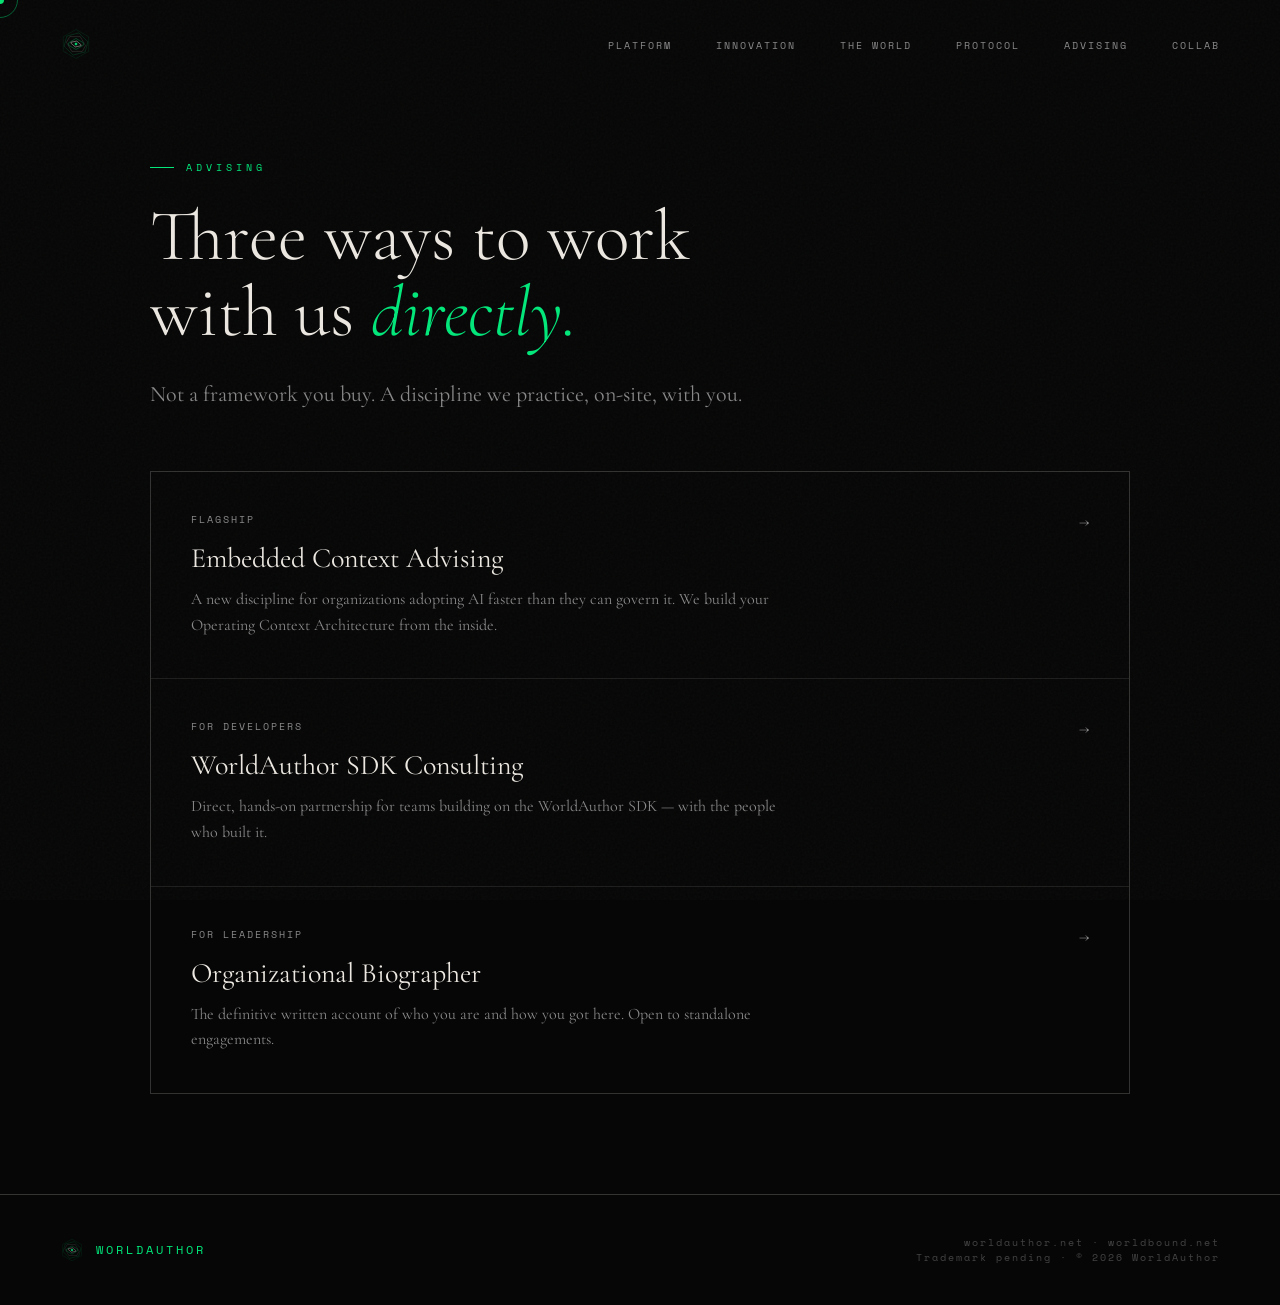
==== advising/index.html @ 01d0bd6e "Restructure site: add Advising, Insights, Resources, Collab sections Splits the single-page site int" ====
<!DOCTYPE html>
<html lang="en">
<head>
<meta charset="UTF-8">
<meta name="viewport" content="width=device-width, initial-scale=1.0">
<title>Advising — WorldAuthor</title>
<meta name="description" content="Embedded Context Advising, WorldAuthor SDK Consulting, and the Organizational Biographer service. Three ways to work with us directly.">
<link href="https://fonts.googleapis.com/css2?family=Cormorant+Garamond:ital,wght@0,300;0,400;0,600;1,300;1,400&family=Space+Mono:wght@400;700&display=swap" rel="stylesheet">
<link rel="stylesheet" href="../styles.css">
</head>
<body>

<div class="cursor" id="cursor"></div>
<div class="cursor-ring" id="cursorRing"></div>

<!-- HEADER -->
<header id="header">
  <a href="/" class="logo" aria-label="WorldAuthor">
    <svg width="32" height="32" viewBox="0 0 32 32" fill="none" xmlns="http://www.w3.org/2000/svg">
      <polygon points="16,1.5 28.7,8.75 28.7,23.25 16,30.5 3.3,23.25 3.3,8.75" fill="none" stroke="#00e87a" stroke-width="0.5" opacity="0.18"/>
      <polygon points="16,4.5 26.9,10.75 26.9,21.25 16,27.5 5.1,21.25 5.1,10.75" fill="none" stroke="#00e87a" stroke-width="0.5" opacity="0.28" transform="rotate(15,16,16)"/>
      <polygon points="16,7.5 25.1,12.75 25.1,19.25 16,24.5 6.9,19.25 6.9,12.75" fill="none" stroke="#ece8e1" stroke-width="0.5" opacity="0.22" transform="rotate(30,16,16)"/>
      <polygon points="16,10.5 23.3,14.75 23.3,17.25 16,21.5 8.7,17.25 8.7,14.75" fill="none" stroke="#00e87a" stroke-width="0.6" opacity="0.45" transform="rotate(0,16,16)"/>
      <polygon points="16,13 21.2,15.5 21.2,16.5 16,19 10.8,16.5 10.8,15.5" fill="none" stroke="#ece8e1" stroke-width="0.7" opacity="0.55" transform="rotate(15,16,16)"/>
      <polygon points="16,14.5 17.3,15.25 17.3,16.75 16,17.5 14.7,16.75 14.7,15.25" fill="#00e87a" stroke="none" opacity="0.9" transform="rotate(30,16,16)"/>
    </svg>
  </a>
  <nav>
    <a href="/#platform">Platform</a>
    <a href="/#innovation">Innovation</a>
    <a href="/#world">The World</a>
    <a href="/#protocol">Protocol</a>
    <a href="/advising/">Advising</a>
    <a href="/collab/">Collab</a>
  </nav>
</header>

<section class="content-page">
  <div class="section-label reveal">Advising</div>
  <h1 class="reveal">Three ways to work<br>with us <em>directly.</em></h1>
  <p class="lede reveal">Not a framework you buy. A discipline we practice, on-site, with you.</p>

  <div class="list-grid reveal">
    <a href="/advising/embedded-context-advising.html" class="list-card">
      <div class="list-card-eyebrow">Flagship</div>
      <div class="list-card-title">Embedded Context Advising</div>
      <div class="list-card-desc">A new discipline for organizations adopting AI faster than they can govern it. We build your Operating Context Architecture from the inside.</div>
      <div class="list-card-arrow">→</div>
    </a>

    <a href="/advising/worldauthor-sdk-consulting.html" class="list-card">
      <div class="list-card-eyebrow">For developers</div>
      <div class="list-card-title">WorldAuthor SDK Consulting</div>
      <div class="list-card-desc">Direct, hands-on partnership for teams building on the WorldAuthor SDK &mdash; with the people who built it.</div>
      <div class="list-card-arrow">→</div>
    </a>

    <a href="/advising/organizational-biographer.html" class="list-card">
      <div class="list-card-eyebrow">For leadership</div>
      <div class="list-card-title">Organizational Biographer</div>
      <div class="list-card-desc">The definitive written account of who you are and how you got here. Open to standalone engagements.</div>
      <div class="list-card-arrow">→</div>
    </a>
  </div>
</section>

<!-- FOOTER -->
<footer>
  <div class="footer-logo" style="display:flex;align-items:center;gap:12px;">
    <svg width="24" height="24" viewBox="0 0 32 32" fill="none" xmlns="http://www.w3.org/2000/svg">
      <polygon points="16,1.5 28.7,8.75 28.7,23.25 16,30.5 3.3,23.25 3.3,8.75" fill="none" stroke="#00e87a" stroke-width="0.5" opacity="0.18"/>
      <polygon points="16,4.5 26.9,10.75 26.9,21.25 16,27.5 5.1,21.25 5.1,10.75" fill="none" stroke="#00e87a" stroke-width="0.5" opacity="0.28" transform="rotate(15,16,16)"/>
      <polygon points="16,7.5 25.1,12.75 25.1,19.25 16,24.5 6.9,19.25 6.9,12.75" fill="none" stroke="#ece8e1" stroke-width="0.5" opacity="0.22" transform="rotate(30,16,16)"/>
      <polygon points="16,10.5 23.3,14.75 23.3,17.25 16,21.5 8.7,17.25 8.7,14.75" fill="none" stroke="#00e87a" stroke-width="0.6" opacity="0.45" transform="rotate(0,16,16)"/>
      <polygon points="16,13 21.2,15.5 21.2,16.5 16,19 10.8,16.5 10.8,15.5" fill="none" stroke="#ece8e1" stroke-width="0.7" opacity="0.55" transform="rotate(15,16,16)"/>
      <polygon points="16,14.5 17.3,15.25 17.3,16.75 16,17.5 14.7,16.75 14.7,15.25" fill="#00e87a" stroke="none" opacity="0.9" transform="rotate(30,16,16)"/>
    </svg>
    <span>World<span style="color:var(--accent)">Author</span></span>
  </div>
  <div class="footer-right">
    worldauthor.net · worldbound.net<br>
    Trademark pending · © 2026 WorldAuthor
  </div>
</footer>

<script>
  // Custom cursor
  const cursor = document.getElementById('cursor');
  const ring = document.getElementById('cursorRing');
  let mx = 0, my = 0, rx = 0, ry = 0;

  document.addEventListener('mousemove', e => {
    mx = e.clientX; my = e.clientY;
    cursor.style.left = mx + 'px';
    cursor.style.top = my + 'px';
  });

  function animateRing() {
    rx += (mx - rx) * 0.12;
    ry += (my - ry) * 0.12;
    ring.style.left = rx + 'px';
    ring.style.top = ry + 'px';
    requestAnimationFrame(animateRing);
  }
  animateRing();

  // Header scroll
  const header = document.getElementById('header');
  window.addEventListener('scroll', () => {
    header.classList.toggle('scrolled', window.scrollY > 60);
  });

  // Scroll reveal
  const reveals = document.querySelectorAll('.reveal');
  const revealObserver = new IntersectionObserver((entries) => {
    entries.forEach((entry, i) => {
      if (entry.isIntersecting) {
        setTimeout(() => entry.target.classList.add('visible'), i * 80);
        revealObserver.unobserve(entry.target);
      }
    });
  }, { threshold: 0.1 });

  reveals.forEach(el => revealObserver.observe(el));
</script>
</body>
</html>
---- styles.css ----
:root {
    --black: #060606;
    --off-white: #ece8e1;
    --cream: #f5f0e8;
    --dim: #888;
    --muted: #444;
    --accent: #00e87a;
    --border: rgba(236,232,225,0.1);
    --border-solid: rgba(236,232,225,0.2);
  }

  * { margin: 0; padding: 0; box-sizing: border-box; }

  html { scroll-behavior: smooth; }

  body {
    background: var(--black);
    color: var(--off-white);
    font-family: 'Cormorant Garamond', Georgia, serif;
    overflow-x: hidden;
    cursor: none;
  }

  /* CUSTOM CURSOR */
  .cursor {
    position: fixed;
    width: 8px;
    height: 8px;
    background: var(--accent);
    border-radius: 50%;
    pointer-events: none;
    z-index: 9999;
    transform: translate(-50%, -50%);
    transition: transform 0.1s ease, width 0.2s ease, height 0.2s ease, opacity 0.2s ease;
    mix-blend-mode: difference;
  }

  .cursor-ring {
    position: fixed;
    width: 36px;
    height: 36px;
    border: 1px solid rgba(0,232,122,0.4);
    border-radius: 50%;
    pointer-events: none;
    z-index: 9998;
    transform: translate(-50%, -50%);
    transition: transform 0.15s ease, width 0.3s ease, height 0.3s ease;
  }

  body:has(a:hover) .cursor,
  body:has(button:hover) .cursor { width: 16px; height: 16px; }

  /* NOISE TEXTURE */
  body::before {
    content: '';
    position: fixed;
    inset: 0;
    background-image: url("data:image/svg+xml,%3Csvg viewBox='0 0 512 512' xmlns='http://www.w3.org/2000/svg'%3E%3Cfilter id='n'%3E%3CfeTurbulence type='fractalNoise' baseFrequency='0.75' numOctaves='4' stitchTiles='stitch'/%3E%3C/filter%3E%3Crect width='100%25' height='100%25' filter='url(%23n)' opacity='0.03'/%3E%3C/svg%3E");
    pointer-events: none;
    z-index: 1000;
  }

  /* HEADER */
  header {
    position: fixed;
    top: 0; left: 0; right: 0;
    padding: 28px 60px;
    display: flex;
    justify-content: space-between;
    align-items: center;
    z-index: 100;
    border-bottom: 1px solid transparent;
    transition: border-color 0.4s, background 0.4s;
  }

  header.scrolled {
    border-color: var(--border);
    background: rgba(6,6,6,0.9);
    backdrop-filter: blur(12px);
  }

  .logo {
    display: flex;
    align-items: center;
    text-decoration: none;
    transition: opacity 0.2s;
  }

  .logo:hover { opacity: 0.75; }

  nav a {
    font-family: 'Space Mono', monospace;
    font-size: 10px;
    letter-spacing: 2px;
    text-transform: uppercase;
    color: var(--dim);
    text-decoration: none;
    margin-left: 40px;
    transition: color 0.2s;
  }

  nav a:hover { color: var(--off-white); }

  /* HERO */
  .hero {
    min-height: 100vh;
    display: flex;
    flex-direction: column;
    justify-content: flex-end;
    padding: 0 60px 80px;
    position: relative;
    overflow: hidden;
  }

  /* ANIMATED GRID */
  .hero-grid {
    position: absolute;
    inset: 0;
    background-image:
      linear-gradient(rgba(236,232,225,0.04) 1px, transparent 1px),
      linear-gradient(90deg, rgba(236,232,225,0.04) 1px, transparent 1px);
    background-size: 80px 80px;
    animation: gridDrift 20s linear infinite;
  }

  @keyframes gridDrift {
    from { transform: translateY(0); }
    to { transform: translateY(80px); }
  }

  /* LARGE BACKGROUND NUMBER */
  .hero-bg-text {
    position: absolute;
    top: 50%;
    left: 50%;
    transform: translate(-50%, -50%);
    font-family: 'Cormorant Garamond', serif;
    font-size: clamp(200px, 30vw, 400px);
    font-weight: 300;
    color: rgba(236,232,225,0.03);
    white-space: nowrap;
    pointer-events: none;
    user-select: none;
    letter-spacing: -10px;
  }

  .hero-content {
    position: relative;
    z-index: 2;
    max-width: 1000px;
  }

  .hero-label {
    font-family: 'Space Mono', monospace;
    font-size: 11px;
    letter-spacing: 4px;
    text-transform: uppercase;
    color: var(--accent);
    margin-bottom: 32px;
    display: flex;
    align-items: center;
    gap: 16px;
    animation: fadeUp 1s ease 0.2s both;
  }

  .hero-label::before {
    content: '';
    display: block;
    width: 40px;
    height: 1px;
    background: var(--accent);
  }

  .hero-title {
    font-size: clamp(56px, 10vw, 130px);
    font-weight: 300;
    line-height: 0.92;
    letter-spacing: -2px;
    color: var(--off-white);
    animation: fadeUp 1s ease 0.4s both;
  }

  .hero-title em {
    font-style: italic;
    color: var(--accent);
  }

  .hero-sub {
    margin-top: 40px;
    font-size: clamp(18px, 2.5vw, 26px);
    font-weight: 300;
    color: var(--dim);
    line-height: 1.6;
    max-width: 640px;
    font-style: italic;
    animation: fadeUp 1s ease 0.6s both;
  }

  .hero-sub strong {
    color: var(--off-white);
    font-style: normal;
    font-weight: 400;
  }

  .hero-cta {
    margin-top: 48px;
    display: flex;
    align-items: center;
    gap: 32px;
    animation: fadeUp 1s ease 0.8s both;
  }

  .btn-primary {
    font-family: 'Space Mono', monospace;
    font-size: 11px;
    letter-spacing: 3px;
    text-transform: uppercase;
    color: var(--black);
    background: var(--accent);
    padding: 16px 32px;
    text-decoration: none;
    transition: all 0.3s;
    position: relative;
    overflow: hidden;
  }

  .btn-primary::after {
    content: '';
    position: absolute;
    inset: 0;
    background: white;
    transform: translateX(-100%);
    transition: transform 0.3s;
  }

  .btn-primary:hover::after { transform: translateX(0); }
  .btn-primary span { position: relative; z-index: 1; }

  .btn-ghost {
    font-family: 'Space Mono', monospace;
    font-size: 11px;
    letter-spacing: 3px;
    text-transform: uppercase;
    color: var(--dim);
    text-decoration: none;
    display: flex;
    align-items: center;
    gap: 12px;
    transition: color 0.2s;
  }

  .btn-ghost:hover { color: var(--off-white); }
  .btn-ghost::after { content: '→'; transition: transform 0.2s; }
  .btn-ghost:hover::after { transform: translateX(6px); }

  /* SCROLL INDICATOR */
  .scroll-indicator {
    position: absolute;
    bottom: 40px;
    right: 60px;
    display: flex;
    flex-direction: column;
    align-items: center;
    gap: 8px;
    animation: fadeUp 1s ease 1s both;
  }

  .scroll-line {
    width: 1px;
    height: 60px;
    background: linear-gradient(to bottom, transparent, var(--accent));
    animation: scrollPulse 2s ease-in-out infinite;
  }

  @keyframes scrollPulse {
    0%, 100% { opacity: 0.3; transform: scaleY(1); }
    50% { opacity: 1; transform: scaleY(1.2); }
  }

  .scroll-text {
    font-family: 'Space Mono', monospace;
    font-size: 9px;
    letter-spacing: 3px;
    color: var(--dim);
    text-transform: uppercase;
    writing-mode: vertical-rl;
  }

  /* SECTION BASE */
  section {
    padding: 140px 60px;
    position: relative;
  }

  .section-inner {
    max-width: 1100px;
    margin: 0 auto;
  }

  .section-label {
    font-family: 'Space Mono', monospace;
    font-size: 10px;
    letter-spacing: 4px;
    text-transform: uppercase;
    color: var(--accent);
    margin-bottom: 20px;
    display: flex;
    align-items: center;
    gap: 12px;
  }

  .section-label::before {
    content: '';
    display: block;
    width: 24px;
    height: 1px;
    background: var(--accent);
  }

  /* TAGLINE SECTION */
  .tagline-section {
    border-top: 1px solid var(--border-solid);
    border-bottom: 1px solid var(--border-solid);
    padding: 100px 60px;
  }

  .tagline-text {
    font-size: clamp(32px, 5vw, 64px);
    font-weight: 300;
    line-height: 1.3;
    max-width: 900px;
    margin: 0 auto;
    text-align: center;
    font-style: italic;
    color: var(--off-white);
  }

  .tagline-text em {
    color: var(--accent);
    font-style: normal;
  }

  /* THREE PRODUCTS */
  .products {
    display: grid;
    grid-template-columns: repeat(3, 1fr);
    gap: 1px;
    background: var(--border-solid);
    margin-top: 60px;
  }

  .product {
    background: var(--black);
    padding: 52px 40px;
    position: relative;
    overflow: hidden;
    transition: background 0.4s;
  }

  .product:hover { background: #0a0a0a; }

  .product-num {
    font-family: 'Space Mono', monospace;
    font-size: 11px;
    letter-spacing: 2px;
    color: var(--dim);
    margin-bottom: 28px;
  }

  .product-name {
    font-size: clamp(32px, 4vw, 52px);
    font-weight: 300;
    line-height: 1;
    margin-bottom: 20px;
    color: var(--off-white);
  }

  .product-name em { font-style: italic; color: var(--accent); }

  .product-desc {
    font-size: 17px;
    line-height: 1.7;
    color: var(--dim);
    font-weight: 300;
    margin-bottom: 32px;
  }

  .product-tag {
    font-family: 'Space Mono', monospace;
    font-size: 10px;
    letter-spacing: 2px;
    text-transform: uppercase;
    color: var(--accent);
    display: flex;
    align-items: center;
    gap: 8px;
  }

  .product-tag::before {
    content: '';
    display: block;
    width: 20px;
    height: 1px;
    background: var(--accent);
  }

  /* THESIS */
  .thesis {
    background: var(--off-white);
    color: var(--black);
    padding: 80px;
    margin-top: 80px;
    position: relative;
    overflow: hidden;
  }

  .thesis::before {
    content: '"';
    position: absolute;
    top: -40px;
    left: 60px;
    font-size: 300px;
    font-weight: 300;
    color: rgba(0,0,0,0.04);
    font-family: 'Cormorant Garamond', serif;
    line-height: 1;
    pointer-events: none;
  }

  .thesis-text {
    font-size: clamp(24px, 4vw, 44px);
    font-weight: 300;
    line-height: 1.3;
    color: var(--black);
    position: relative;
    z-index: 1;
  }

  .thesis-text strong {
    font-weight: 600;
  }

  /* INNOVATION SECTION */
  .innovation-grid {
    display: grid;
    grid-template-columns: 1fr 1fr;
    gap: 80px;
    align-items: start;
    margin-top: 60px;
  }

  .innovation-left h2 {
    font-size: clamp(40px, 6vw, 72px);
    font-weight: 300;
    line-height: 1.05;
    margin-bottom: 32px;
  }

  .innovation-left h2 em {
    font-style: italic;
    color: var(--accent);
  }

  .innovation-left p {
    font-size: 19px;
    line-height: 1.8;
    color: var(--dim);
    font-weight: 300;
    margin-bottom: 20px;
  }

  .innovation-left p strong { color: var(--off-white); font-weight: 400; }

  .kit-tiers {
    display: flex;
    flex-direction: column;
    gap: 1px;
    background: var(--border-solid);
  }

  .kit-tier {
    background: var(--black);
    padding: 24px 28px;
    display: grid;
    grid-template-columns: 100px 1fr;
    gap: 20px;
    align-items: start;
    transition: background 0.3s;
  }

  .kit-tier:hover { background: #0d0d0d; }

  .kit-tier-label {
    font-family: 'Space Mono', monospace;
    font-size: 10px;
    letter-spacing: 2px;
    text-transform: uppercase;
    color: var(--accent);
    padding-top: 3px;
  }

  .kit-tier-name {
    font-size: 20px;
    font-weight: 300;
    color: var(--off-white);
    margin-bottom: 6px;
  }

  .kit-tier-desc {
    font-size: 14px;
    color: var(--dim);
    line-height: 1.5;
  }

  /* WORLD SECTION */
  .world-section {
    background: #080808;
    border-top: 1px solid var(--border-solid);
    border-bottom: 1px solid var(--border-solid);
  }

  .world-grid {
    display: grid;
    grid-template-columns: 1fr 1fr 1fr;
    gap: 1px;
    background: var(--border-solid);
    margin-top: 60px;
  }

  .world-card {
    background: #080808;
    padding: 40px 32px;
  }

  .world-card-name {
    font-size: 28px;
    font-weight: 300;
    margin-bottom: 12px;
    color: var(--off-white);
  }

  .world-card-tag {
    font-family: 'Space Mono', monospace;
    font-size: 10px;
    letter-spacing: 2px;
    text-transform: uppercase;
    margin-bottom: 16px;
  }

  .world-card-desc {
    font-size: 15px;
    line-height: 1.6;
    color: var(--dim);
    font-weight: 300;
  }

  /* CONTACT SECTION */
  .contact-section {
    text-align: center;
    padding: 160px 60px;
  }

  .contact-section h2 {
    font-size: clamp(48px, 8vw, 100px);
    font-weight: 300;
    line-height: 1;
    margin-bottom: 20px;
  }

  .contact-section h2 em {
    font-style: italic;
    color: var(--accent);
  }

  .contact-section p {
    font-size: 20px;
    color: var(--dim);
    font-weight: 300;
    font-style: italic;
    margin-bottom: 52px;
    max-width: 560px;
    margin-left: auto;
    margin-right: auto;
    line-height: 1.6;
  }

  .contact-email {
    display: inline-block;
    font-family: 'Space Mono', monospace;
    font-size: clamp(14px, 2vw, 20px);
    letter-spacing: 2px;
    color: var(--off-white);
    text-decoration: none;
    border-bottom: 1px solid var(--accent);
    padding-bottom: 4px;
    transition: color 0.2s, border-color 0.2s;
    margin-bottom: 40px;
    display: block;
  }

  .contact-email:hover { color: var(--accent); }

  .contact-links {
    display: flex;
    justify-content: center;
    gap: 40px;
    margin-top: 20px;
  }

  .contact-links a {
    font-family: 'Space Mono', monospace;
    font-size: 11px;
    letter-spacing: 2px;
    text-transform: uppercase;
    color: var(--dim);
    text-decoration: none;
    transition: color 0.2s;
  }

  .contact-links a:hover { color: var(--off-white); }

  /* FOOTER */
  footer {
    border-top: 1px solid var(--border-solid);
    padding: 40px 60px;
    display: flex;
    justify-content: space-between;
    align-items: center;
  }

  .footer-logo {
    font-family: 'Space Mono', monospace;
    font-size: 12px;
    letter-spacing: 3px;
    text-transform: uppercase;
    color: var(--muted);
  }

  .footer-logo span { color: var(--accent); }

  .footer-right {
    font-family: 'Space Mono', monospace;
    font-size: 10px;
    letter-spacing: 2px;
    color: var(--muted);
    text-align: right;
  }

  /* ANIMATIONS */
  @keyframes fadeUp {
    from { opacity: 0; transform: translateY(40px); }
    to { opacity: 1; transform: translateY(0); }
  }

  .reveal {
    opacity: 0;
    transform: translateY(30px);
    transition: opacity 0.8s ease, transform 0.8s ease;
  }

  .reveal.visible {
    opacity: 1;
    transform: translateY(0);
  }

  /* DECORATIVE LINE */
  .deco-line {
    width: 100%;
    height: 1px;
    background: linear-gradient(to right, transparent, var(--accent), transparent);
    opacity: 0.3;
    margin: 0;
  }

  .product-icon {
    width: 48px;
    height: 48px;
    margin-bottom: 28px;
    opacity: 0.85;
  }

  .kit-scale {
    display: flex;
    gap: 3px;
    margin-bottom: 8px;
    align-items: flex-end;
  }

  .kit-scale-bar {
    width: 6px;
    background: var(--accent);
    border-radius: 1px;
    opacity: 0.5;
  }

  .kit-scale-bar.active { opacity: 1; }

  /* WORLD CARD GLOBE */
  .world-card-globe {
    margin-bottom: 20px;
    display: block;
  }

  /* PROTOCOL SECTION */
  .protocol-section {
    background: #050505;
    border-top: 1px solid var(--border-solid);
    border-bottom: 1px solid var(--border-solid);
  }

  .protocol-grid {
    display: grid;
    grid-template-columns: 1fr 1fr;
    gap: 80px;
    align-items: start;
    margin-top: 60px;
  }

  .protocol-left h2 {
    font-size: clamp(40px, 6vw, 72px);
    font-weight: 300;
    line-height: 1.05;
    margin-bottom: 32px;
  }

  .protocol-left h2 em {
    font-style: italic;
    color: var(--accent);
  }

  .protocol-left p {
    font-size: 19px;
    line-height: 1.8;
    color: var(--dim);
    font-weight: 300;
    margin-bottom: 20px;
  }

  .protocol-left p strong { color: var(--off-white); font-weight: 400; }

  /* CONTENT PAGE (subpages without a full hero) */
  .content-page {
    padding: 160px 60px 100px;
    max-width: 1100px;
    margin: 0 auto;
  }

  .content-page .section-label { margin-bottom: 24px; }

  .content-page h1 {
    font-size: clamp(40px, 6vw, 72px);
    font-weight: 300;
    line-height: 1.05;
    margin-bottom: 28px;
    max-width: 800px;
  }

  .content-page h1 em { color: var(--accent); font-style: italic; }

  .content-page .lede {
    font-size: clamp(18px, 2vw, 22px);
    color: var(--dim);
    max-width: 640px;
    margin-bottom: 60px;
    line-height: 1.5;
  }

  .content-page .prose { max-width: 700px; }

  .content-page .prose p {
    font-size: 19px;
    line-height: 1.7;
    color: var(--off-white);
    margin-bottom: 24px;
  }

  .content-page .prose p strong { color: var(--off-white); font-weight: 600; }
  .content-page .prose p em { color: var(--accent); font-style: italic; }

  .content-page .prose blockquote {
    border-left: 2px solid var(--accent);
    padding: 4px 0 4px 28px;
    margin: 40px 0;
    font-style: italic;
    color: var(--off-white);
    font-size: 20px;
    line-height: 1.6;
  }

  @media (max-width: 768px) {
    .content-page { padding: 120px 24px 80px; }
  }

  /* LIST CARDS (advising, insights, resources index pages) */
  .list-grid {
    display: grid;
    gap: 1px;
    background: var(--border);
    border: 1px solid var(--border);
    margin-top: 20px;
  }

  .list-card {
    background: var(--black);
    padding: 40px;
    display: block;
    text-decoration: none;
    color: var(--off-white);
    transition: background 0.25s;
    position: relative;
  }

  .list-card:hover { background: #0d0d0d; }

  .list-card.is-disabled {
    cursor: default;
  }

  .list-card.is-disabled:hover { background: var(--black); }

  .list-card-eyebrow {
    font-family: 'Space Mono', monospace;
    font-size: 10px;
    letter-spacing: 2px;
    text-transform: uppercase;
    color: var(--dim);
    margin-bottom: 14px;
    display: flex;
    align-items: center;
    gap: 10px;
  }

  .list-card.is-disabled .list-card-eyebrow { color: var(--accent); }

  .list-card-title {
    font-size: 28px;
    font-weight: 400;
    margin-bottom: 12px;
    display: flex;
    align-items: center;
    gap: 14px;
  }

  .list-card-desc {
    font-size: 16px;
    color: var(--dim);
    line-height: 1.6;
    max-width: 600px;
  }

  .list-card-arrow {
    position: absolute;
    top: 40px;
    right: 40px;
    color: var(--dim);
    transition: transform 0.2s, color 0.2s;
  }

  .list-card:hover .list-card-arrow {
    transform: translateX(4px);
    color: var(--accent);
  }

  @media (max-width: 768px) {
    .list-card { padding: 28px; }
    .list-card-arrow { top: 28px; right: 28px; }
  }

  .protocol-layers {
    display: flex;
    flex-direction: column;
    gap: 1px;
    background: var(--border-solid);
  }

  .protocol-layer {
    background: #050505;
    padding: 24px 28px;
    display: grid;
    grid-template-columns: 56px 1fr;
    gap: 20px;
    align-items: start;
    transition: background 0.3s;
    position: relative;
    overflow: hidden;
  }

  .protocol-layer:hover { background: #0d0d0d; }

  .protocol-layer.active {
    background: #0a0a0a;
    border-left: 1px solid var(--accent);
  }

  .protocol-layer-id {
    font-family: 'Space Mono', monospace;
    font-size: 11px;
    letter-spacing: 2px;
    text-transform: uppercase;
    color: var(--accent);
    padding-top: 3px;
  }

  .protocol-layer.locked .protocol-layer-id {
    color: var(--muted);
  }

  .protocol-layer-name {
    font-size: 20px;
    font-weight: 300;
    color: var(--off-white);
    margin-bottom: 4px;
  }

  .protocol-layer.locked .protocol-layer-name {
    color: var(--muted);
  }

  .protocol-layer-desc {
    font-size: 14px;
    color: var(--dim);
    line-height: 1.5;
  }

  .protocol-layer.locked .protocol-layer-desc {
    color: #333;
  }

  .protocol-layer-lock {
    position: absolute;
    top: 24px;
    right: 24px;
    font-family: 'Space Mono', monospace;
    font-size: 9px;
    letter-spacing: 2px;
    color: #333;
    text-transform: uppercase;
  }

  .protocol-tagline {
    background: #0a0a0a;
    border: 1px solid var(--border-solid);
    padding: 48px;
    margin-top: 60px;
    position: relative;
  }

  .protocol-tagline-text {
    font-size: clamp(20px, 3vw, 32px);
    font-weight: 300;
    line-height: 1.5;
    color: var(--off-white);
    font-style: italic;
    margin-bottom: 24px;
  }

  .protocol-tagline-text em {
    color: var(--accent);
    font-style: normal;
  }

  .protocol-tagline-sub {
    font-family: 'Space Mono', monospace;
    font-size: 11px;
    letter-spacing: 2px;
    color: var(--dim);
    text-transform: uppercase;
  }

  /* RESPONSIVE */
  @media (max-width: 900px) {
    header { padding: 24px 24px; }
    section { padding: 80px 24px; }
    .hero { padding: 0 24px 60px; }
    .products { grid-template-columns: 1fr; }
    .innovation-grid { grid-template-columns: 1fr; gap: 40px; }
    .world-grid { grid-template-columns: 1fr; }
    .contact-section { padding: 100px 24px; }
    footer { padding: 32px 24px; flex-direction: column; gap: 16px; text-align: center; }
    .footer-right { text-align: center; }
    .tagline-section { padding: 60px 24px; }
    .thesis { padding: 48px 32px; }
    .protocol-grid { grid-template-columns: 1fr; gap: 40px; }
    .protocol-tagline { padding: 32px 24px; }
    nav { display: none; }
  }

  /* GET INVOLVED CTA */
  .get-involved {
    margin-top: 80px;
    border: 1px solid var(--border-solid);
    padding: 60px;
    position: relative;
    overflow: hidden;
  }

  .get-involved::before {
    content: '';
    position: absolute;
    top: 0; left: 0;
    width: 3px;
    height: 100%;
    background: var(--accent);
  }

  .get-involved-label {
    font-family: 'Space Mono', monospace;
    font-size: 10px;
    letter-spacing: 4px;
    text-transform: uppercase;
    color: var(--accent);
    margin-bottom: 24px;
    display: flex;
    align-items: center;
    gap: 12px;
  }

  .get-involved-label::before {
    content: '';
    display: block;
    width: 24px;
    height: 1px;
    background: var(--accent);
  }

  .get-involved h3 {
    font-size: clamp(28px, 4vw, 48px);
    font-weight: 300;
    line-height: 1.1;
    margin-bottom: 40px;
    color: var(--off-white);
  }

  .get-involved h3 em {
    font-style: italic;
    color: var(--accent);
  }

  .get-involved-steps {
    display: flex;
    flex-direction: column;
    gap: 1px;
    background: var(--border-solid);
    margin-bottom: 40px;
  }

  .get-involved-step {
    background: var(--black);
    padding: 28px 36px;
    display: grid;
    grid-template-columns: 48px 1fr;
    gap: 24px;
    align-items: start;
    transition: background 0.3s;
  }

  .get-involved-step:hover { background: #0d0d0d; }

  .step-num {
    font-family: 'Space Mono', monospace;
    font-size: 11px;
    letter-spacing: 2px;
    color: var(--accent);
    padding-top: 3px;
  }

  .step-text {
    font-size: 17px;
    line-height: 1.7;
    color: var(--dim);
    font-weight: 300;
  }

  .step-text strong {
    color: var(--off-white);
    font-weight: 400;
  }

  .step-text code {
    font-family: 'Space Mono', monospace;
    font-size: 13px;
    color: var(--accent);
    background: rgba(0,232,122,0.08);
    padding: 2px 8px;
    border: 1px solid rgba(0,232,122,0.2);
  }

  .get-involved-note {
    font-size: 15px;
    color: var(--muted);
    font-style: italic;
    line-height: 1.6;
    max-width: 640px;
  }
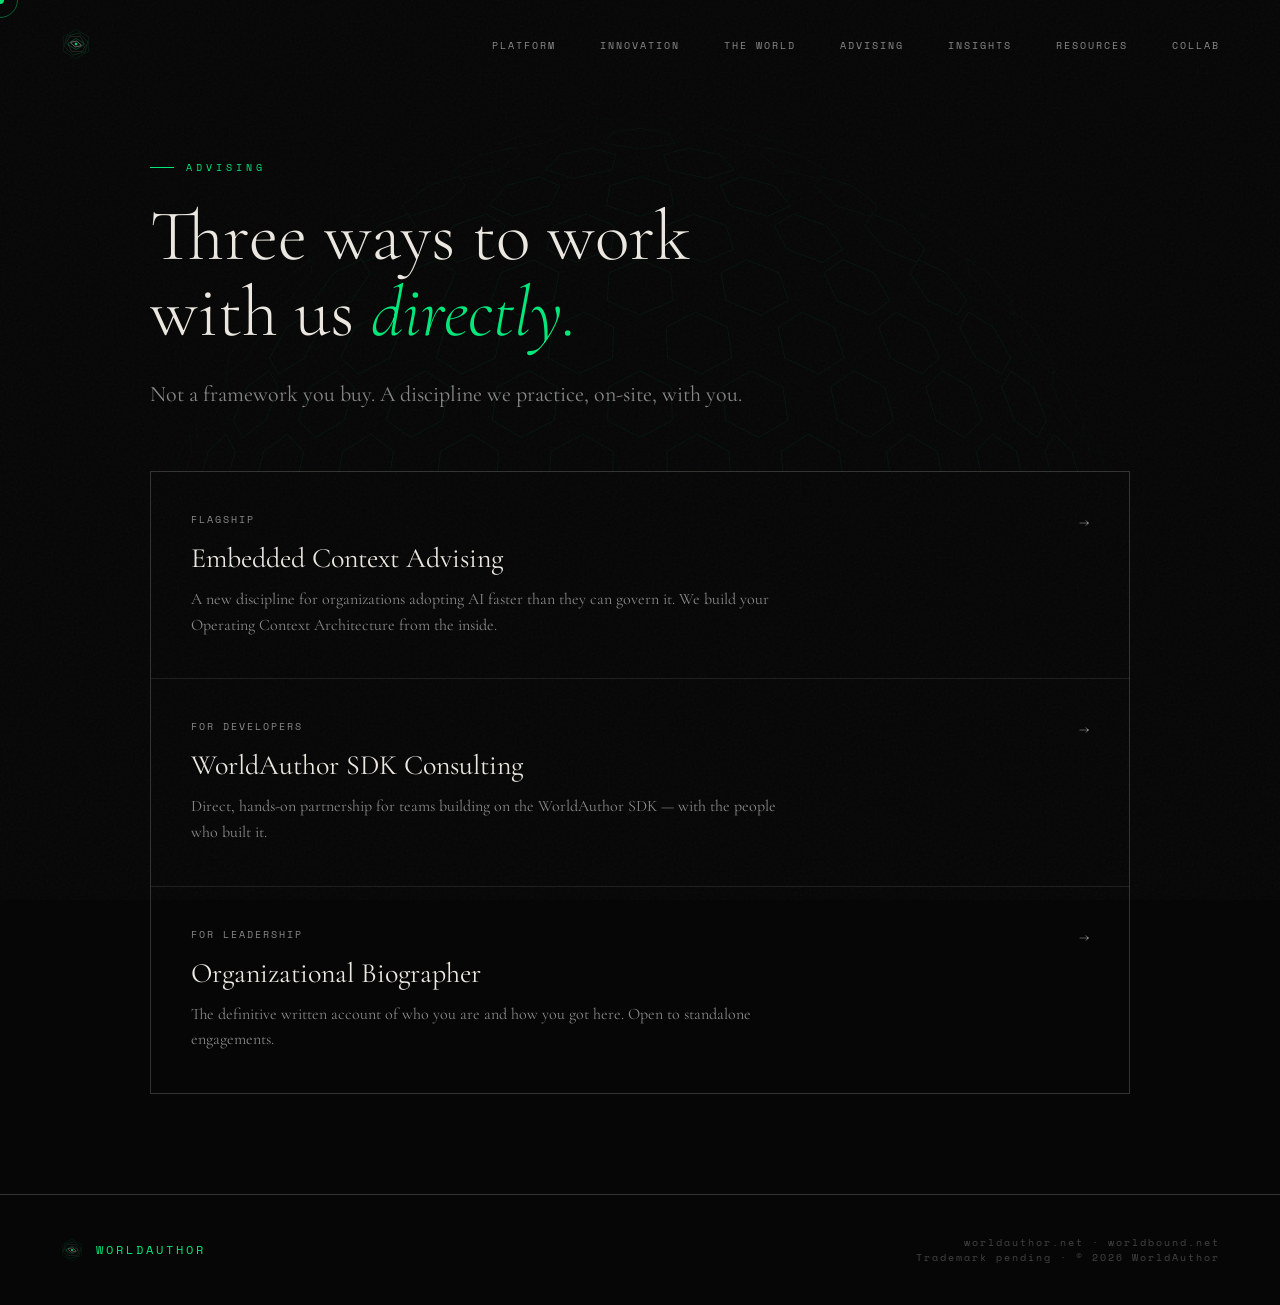
==== commit 35ddf37d: "Upload including missing files from previous commit." ====
--- a/advising/index.html
+++ b/advising/index.html
@@ -29,11 +29,14 @@
     <a href="/#platform">Platform</a>
     <a href="/#innovation">Innovation</a>
     <a href="/#world">The World</a>
-    <a href="/#protocol">Protocol</a>
     <a href="/advising/">Advising</a>
+    <a href="/insights/">Insights</a>
+    <a href="/resources/">Resources</a>
     <a href="/collab/">Collab</a>
   </nav>
 </header>
+
+<div class="hex-sphere-ambient" aria-hidden="true"><svg viewBox="0 0 900 520" xmlns="http://www.w3.org/2000/svg" preserveAspectRatio="xMidYMax slice"><defs><radialGradient id="domeFade" cx="50%" cy="100%" r="75%"><stop offset="0%" stop-color="#000000" stop-opacity="0"/><stop offset="75%" stop-color="#000000" stop-opacity="0"/><stop offset="100%" stop-color="#000000" stop-opacity="1"/></radialGradient><mask id="domeMask"><rect x="0" y="0" width="900" height="520" fill="url(#domeFade)" style="filter:invert(1)"/><rect x="0" y="0" width="900" height="520" fill="white" opacity="0.001"/></mask></defs><g><polygon points="443.7,80.3 450.0,81.1 456.3,80.3 443.7,80.3 450.0,81.1 456.3,80.3" fill="none" stroke="#00e87a" stroke-width="0.90" opacity="0.055"/><polygon points="489.5,82.2 469.2,80.9 464.5,82.2 474.8,86.5 511.1,89.4 517.3,86.5" fill="none" stroke="#00e87a" stroke-width="0.60" opacity="0.166"/><polygon points="435.5,82.2 430.8,80.9 410.5,82.2 382.7,86.5 388.9,89.4 425.2,86.5" fill="none" stroke="#00e87a" stroke-width="0.60" opacity="0.166"/><polygon points="472.4,92.2 450.0,88.8 427.6,92.2 421.0,100.7 450.0,105.7 479.0,100.7" fill="none" stroke="#00e87a" stroke-width="0.60" opacity="0.365"/><polygon points="538.8,92.2 515.4,88.8 510.8,92.2 528.6,100.7 560.3,105.7 564.8,100.7" fill="none" stroke="#00e87a" stroke-width="0.60" opacity="0.248"/><polygon points="389.2,92.2 384.6,88.8 361.2,92.2 335.2,100.7 339.7,105.7 371.4,100.7" fill="none" stroke="#00e87a" stroke-width="0.60" opacity="0.248"/><polygon points="515.2,110.2 489.0,104.7 469.6,110.2 473.2,122.6 504.4,129.6 526.9,122.6" fill="none" stroke="#00e87a" stroke-width="0.60" opacity="0.493"/><polygon points="579.3,110.2 554.6,104.7 548.2,110.2 565.8,122.6 595.8,129.6 602.5,122.6" fill="none" stroke="#00e87a" stroke-width="0.60" opacity="0.354"/><polygon points="602.4,110.2 587.0,104.7 595.6,110.2 621.7,122.6 641.0,129.6 629.7,122.6" fill="none" stroke="#00e87a" stroke-width="0.60" opacity="0.120"/><polygon points="304.4,110.2 313.0,104.7 297.6,110.2 270.3,122.6 259.0,129.6 278.3,122.6" fill="none" stroke="#00e87a" stroke-width="0.60" opacity="0.120"/><polygon points="351.8,110.2 345.4,104.7 320.7,110.2 297.5,122.6 304.2,129.6 334.2,122.6" fill="none" stroke="#00e87a" stroke-width="0.60" opacity="0.354"/><polygon points="430.4,110.2 411.0,104.7 384.8,110.2 373.1,122.6 395.6,129.6 426.8,122.6" fill="none" stroke="#00e87a" stroke-width="0.60" opacity="0.493"/><polygon points="474.4,135.6 450.0,128.2 425.6,135.6 422.6,151.8 450.0,160.6 477.4,151.8" fill="none" stroke="#00e87a" stroke-width="0.60" opacity="0.550"/><polygon points="559.6,135.6 532.6,128.2 515.7,135.6 523.8,151.8 554.5,160.6 573.2,151.8" fill="none" stroke="#00e87a" stroke-width="0.60" opacity="0.550"/><polygon points="623.2,135.6 598.9,128.2 592.7,135.6 610.4,151.8 638.3,160.6 644.6,151.8" fill="none" stroke="#00e87a" stroke-width="0.60" opacity="0.426"/><polygon points="652.4,135.6 635.7,128.2 641.5,135.6 665.3,151.8 684.8,160.6 677.5,151.8" fill="none" stroke="#00e87a" stroke-width="0.60" opacity="0.187"/><polygon points="258.5,135.6 264.3,128.2 247.6,135.6 222.5,151.8 215.2,160.6 234.7,151.8" fill="none" stroke="#00e87a" stroke-width="0.60" opacity="0.187"/><polygon points="307.3,135.6 301.1,128.2 276.8,135.6 255.4,151.8 261.7,160.6 289.6,151.8" fill="none" stroke="#00e87a" stroke-width="0.60" opacity="0.426"/><polygon points="384.3,135.6 367.4,128.2 340.4,135.6 326.8,151.8 345.5,160.6 376.2,151.8" fill="none" stroke="#00e87a" stroke-width="0.60" opacity="0.550"/><polygon points="520.2,168.1 493.8,158.9 471.4,168.1 473.4,187.7 502.2,198.2 526.5,187.7" fill="none" stroke="#00e87a" stroke-width="0.60" opacity="0.550"/><polygon points="602.3,168.1 575.6,158.9 560.1,168.1 570.1,187.7 599.4,198.2 616.1,187.7" fill="none" stroke="#00e87a" stroke-width="0.60" opacity="0.550"/><polygon points="663.8,168.1 640.4,158.9 633.9,168.1 650.6,187.7 676.5,198.2 683.2,187.7" fill="none" stroke="#00e87a" stroke-width="0.60" opacity="0.489"/><polygon points="696.5,168.1 679.4,158.9 682.9,168.1 704.0,187.7 723.0,198.2 718.8,187.7" fill="none" stroke="#00e87a" stroke-width="0.60" opacity="0.252"/><polygon points="217.1,168.1 220.6,158.9 203.5,168.1 181.2,187.7 177.0,198.2 196.0,187.7" fill="none" stroke="#00e87a" stroke-width="0.60" opacity="0.252"/><polygon points="266.1,168.1 259.6,158.9 236.2,168.1 216.8,187.7 223.5,198.2 249.4,187.7" fill="none" stroke="#00e87a" stroke-width="0.60" opacity="0.489"/><polygon points="339.9,168.1 324.4,158.9 297.7,168.1 283.9,187.7 300.6,198.2 329.9,187.7" fill="none" stroke="#00e87a" stroke-width="0.60" opacity="0.550"/><polygon points="428.6,168.1 406.2,158.9 379.8,168.1 373.5,187.7 397.8,198.2 426.6,187.7" fill="none" stroke="#00e87a" stroke-width="0.60" opacity="0.550"/><polygon points="475.1,206.9 450.0,196.1 424.9,206.9 423.2,229.6 450.0,241.4 476.8,229.6" fill="none" stroke="#00e87a" stroke-width="0.60" opacity="0.550"/><polygon points="563.8,206.9 537.1,196.1 516.1,206.9 520.6,229.6 549.2,241.4 571.5,229.6" fill="none" stroke="#00e87a" stroke-width="0.60" opacity="0.550"/><polygon points="641.5,206.9 615.7,196.1 600.9,206.9 611.0,229.6 638.7,241.4 654.3,229.6" fill="none" stroke="#00e87a" stroke-width="0.60" opacity="0.550"/><polygon points="700.3,206.9 678.0,196.1 670.8,206.9 685.7,229.6 709.8,241.4 717.1,229.6" fill="none" stroke="#00e87a" stroke-width="0.60" opacity="0.544"/><polygon points="734.7,206.9 718.0,196.1 719.2,206.9 737.3,229.6 755.4,241.4 753.8,229.6" fill="none" stroke="#00e87a" stroke-width="0.60" opacity="0.312"/><polygon points="741.2,206.9 731.8,196.1 741.2,206.9 760.8,229.6 771.1,241.4 760.8,229.6" fill="none" stroke="#00e87a" stroke-width="0.60" opacity="0.055"/><polygon points="158.8,206.9 168.2,196.1 158.8,206.9 139.2,229.6 128.9,241.4 139.2,229.6" fill="none" stroke="#00e87a" stroke-width="0.60" opacity="0.055"/><polygon points="180.8,206.9 182.0,196.1 165.3,206.9 146.2,229.6 144.6,241.4 162.7,229.6" fill="none" stroke="#00e87a" stroke-width="0.60" opacity="0.312"/><polygon points="229.2,206.9 222.0,196.1 199.7,206.9 182.9,229.6 190.2,241.4 214.3,229.6" fill="none" stroke="#00e87a" stroke-width="0.60" opacity="0.544"/><polygon points="299.1,206.9 284.3,196.1 258.5,206.9 245.7,229.6 261.3,241.4 289.0,229.6" fill="none" stroke="#00e87a" stroke-width="0.60" opacity="0.550"/><polygon points="383.9,206.9 362.9,196.1 336.2,206.9 328.5,229.6 350.8,241.4 379.4,229.6" fill="none" stroke="#00e87a" stroke-width="0.60" opacity="0.550"/><polygon points="521.6,251.3 495.4,239.1 471.5,251.3 472.6,276.5 500.1,289.6 525.2,276.5" fill="none" stroke="#00e87a" stroke-width="0.60" opacity="0.550"/><polygon points="608.9,251.3 582.7,239.1 562.9,251.3 568.5,276.5 596.1,289.6 616.8,276.5" fill="none" stroke="#00e87a" stroke-width="0.60" opacity="0.550"/><polygon points="683.4,251.3 659.1,239.1 645.1,251.3 654.8,276.5 680.4,289.6 694.9,276.5" fill="none" stroke="#00e87a" stroke-width="0.60" opacity="0.550"/><polygon points="738.9,251.3 718.7,239.1 711.6,251.3 724.5,276.5 745.9,289.6 753.2,276.5" fill="none" stroke="#00e87a" stroke-width="0.60" opacity="0.550"/><polygon points="771.1,251.3 756.4,239.1 756.8,251.3 772.0,276.5 787.5,289.6 786.9,276.5" fill="none" stroke="#00e87a" stroke-width="0.60" opacity="0.316"/><polygon points="777.2,251.3 769.4,239.1 777.2,251.3 793.3,276.5 801.8,289.6 793.3,276.5" fill="none" stroke="#00e87a" stroke-width="0.60" opacity="0.055"/><polygon points="122.8,251.3 130.6,239.1 122.8,251.3 106.7,276.5 98.2,289.6 106.7,276.5" fill="none" stroke="#00e87a" stroke-width="0.60" opacity="0.055"/><polygon points="143.2,251.3 143.6,239.1 128.9,251.3 113.1,276.5 112.5,289.6 128.0,276.5" fill="none" stroke="#00e87a" stroke-width="0.60" opacity="0.316"/><polygon points="188.4,251.3 181.3,239.1 161.1,251.3 146.8,276.5 154.1,289.6 175.5,276.5" fill="none" stroke="#00e87a" stroke-width="0.60" opacity="0.550"/><polygon points="254.9,251.3 240.9,239.1 216.6,251.3 205.1,276.5 219.6,289.6 245.2,276.5" fill="none" stroke="#00e87a" stroke-width="0.60" opacity="0.550"/><polygon points="337.1,251.3 317.3,239.1 291.1,251.3 283.2,276.5 303.9,289.6 331.5,276.5" fill="none" stroke="#00e87a" stroke-width="0.60" opacity="0.550"/><polygon points="428.5,251.3 404.6,239.1 378.4,251.3 374.8,276.5 399.9,289.6 427.4,276.5" fill="none" stroke="#00e87a" stroke-width="0.60" opacity="0.550"/><polygon points="475.5,300.3 450.0,287.0 424.5,300.3 423.6,327.6 450.0,341.6 476.4,327.6" fill="none" stroke="#00e87a" stroke-width="0.60" opacity="0.550"/><polygon points="566.9,300.3 540.7,287.0 517.6,300.3 520.0,327.6 547.1,341.6 571.0,327.6" fill="none" stroke="#00e87a" stroke-width="0.60" opacity="0.550"/><polygon points="650.3,300.3 625.2,287.0 606.1,300.3 611.6,327.6 637.6,341.6 657.3,327.6" fill="none" stroke="#00e87a" stroke-width="0.60" opacity="0.550"/><polygon points="720.1,300.3 697.8,287.0 684.0,300.3 692.2,327.6 715.4,341.6 729.5,327.6" fill="none" stroke="#00e87a" stroke-width="0.60" opacity="0.550"/><polygon points="771.4,300.3 753.4,287.0 746.0,300.3 756.3,327.6 775.0,341.6 782.7,327.6" fill="none" stroke="#00e87a" stroke-width="0.60" opacity="0.550"/><polygon points="800.9,300.3 788.4,287.0 787.7,300.3 799.5,327.6 812.5,341.6 813.1,327.6" fill="none" stroke="#00e87a" stroke-width="0.60" opacity="0.314"/><polygon points="806.5,300.3 800.4,287.0 806.5,300.3 818.9,327.6 825.3,341.6 818.9,327.6" fill="none" stroke="#00e87a" stroke-width="0.60" opacity="0.055"/><polygon points="93.5,300.3 99.6,287.0 93.5,300.3 81.1,327.6 74.7,341.6 81.1,327.6" fill="none" stroke="#00e87a" stroke-width="0.60" opacity="0.055"/><polygon points="112.3,300.3 111.6,287.0 99.1,300.3 86.9,327.6 87.5,341.6 100.5,327.6" fill="none" stroke="#00e87a" stroke-width="0.60" opacity="0.314"/><polygon points="154.0,300.3 146.6,287.0 128.6,300.3 117.3,327.6 125.0,341.6 143.7,327.6" fill="none" stroke="#00e87a" stroke-width="0.60" opacity="0.550"/><polygon points="216.0,300.3 202.2,287.0 179.9,300.3 170.5,327.6 184.6,341.6 207.8,327.6" fill="none" stroke="#00e87a" stroke-width="0.60" opacity="0.550"/><polygon points="293.9,300.3 274.8,287.0 249.7,300.3 242.7,327.6 262.4,341.6 288.4,327.6" fill="none" stroke="#00e87a" stroke-width="0.60" opacity="0.550"/><polygon points="382.4,300.3 359.3,287.0 333.1,300.3 329.0,327.6 352.9,341.6 380.0,327.6" fill="none" stroke="#00e87a" stroke-width="0.60" opacity="0.550"/><polygon points="522.9,353.0 496.9,338.9 472.0,353.0 472.5,381.8 499.0,396.4 524.5,381.8" fill="none" stroke="#00e87a" stroke-width="0.60" opacity="0.550"/><polygon points="613.2,353.0 587.8,338.9 565.5,353.0 568.0,381.8 594.0,396.4 616.8,381.8" fill="none" stroke="#00e87a" stroke-width="0.60" opacity="0.550"/><polygon points="693.2,353.0 670.0,338.9 651.7,353.0 656.2,381.8 679.9,396.4 698.6,381.8" fill="none" stroke="#00e87a" stroke-width="0.60" opacity="0.550"/><polygon points="757.9,353.0 738.4,338.9 725.2,353.0 731.4,381.8 751.4,396.4 764.8,381.8" fill="none" stroke="#00e87a" stroke-width="0.60" opacity="0.550"/><polygon points="803.3,353.0 788.7,338.9 781.5,353.0 788.9,381.8 803.9,396.4 811.2,381.8" fill="none" stroke="#00e87a" stroke-width="0.60" opacity="0.504"/><polygon points="826.5,353.0 817.6,338.9 816.9,353.0 825.1,381.8 834.2,396.4 834.9,381.8" fill="none" stroke="#00e87a" stroke-width="0.60" opacity="0.253"/><polygon points="83.1,353.0 82.4,338.9 73.5,353.0 65.1,381.8 65.8,396.4 74.9,381.8" fill="none" stroke="#00e87a" stroke-width="0.60" opacity="0.253"/><polygon points="118.5,353.0 111.3,338.9 96.7,353.0 88.8,381.8 96.1,396.4 111.1,381.8" fill="none" stroke="#00e87a" stroke-width="0.60" opacity="0.504"/><polygon points="174.8,353.0 161.6,338.9 142.1,353.0 135.2,381.8 148.6,396.4 168.6,381.8" fill="none" stroke="#00e87a" stroke-width="0.60" opacity="0.550"/><polygon points="248.3,353.0 230.0,338.9 206.8,353.0 201.4,381.8 220.1,396.4 243.8,381.8" fill="none" stroke="#00e87a" stroke-width="0.60" opacity="0.550"/><polygon points="334.5,353.0 312.2,338.9 286.8,353.0 283.2,381.8 306.0,396.4 332.0,381.8" fill="none" stroke="#00e87a" stroke-width="0.60" opacity="0.550"/><polygon points="428.0,353.0 403.1,338.9 377.1,353.0 375.5,381.8 401.0,396.4 427.5,381.8" fill="none" stroke="#00e87a" stroke-width="0.60" opacity="0.550"/><polygon points="475.8,408.3 450.0,393.6 424.2,408.3 423.9,438.0 450.0,452.9 476.1,438.0" fill="none" stroke="#00e87a" stroke-width="0.60" opacity="0.550"/><polygon points="569.0,408.3 543.5,393.6 518.9,408.3 519.7,438.0 545.5,452.9 570.3,438.0" fill="none" stroke="#00e87a" stroke-width="0.60" opacity="0.550"/><polygon points="655.3,408.3 631.5,393.6 609.6,408.3 611.4,438.0 635.5,452.9 657.6,438.0" fill="none" stroke="#00e87a" stroke-width="0.60" opacity="0.550"/><polygon points="729.7,408.3 709.0,393.6 691.1,408.3 693.7,438.0 714.6,452.9 732.7,438.0" fill="none" stroke="#00e87a" stroke-width="0.60" opacity="0.550"/><polygon points="787.8,408.3 771.4,393.6 758.5,408.3 761.8,438.0 778.4,452.9 791.5,438.0" fill="none" stroke="#00e87a" stroke-width="0.60" opacity="0.550"/><polygon points="826.3,408.3 815.2,393.6 808.0,408.3 811.9,438.0 823.1,452.9 830.4,438.0" fill="none" stroke="#00e87a" stroke-width="0.60" opacity="0.441"/><polygon points="842.9,408.3 837.7,393.6 836.7,408.3 840.9,438.0 846.2,452.9 847.2,438.0" fill="none" stroke="#00e87a" stroke-width="0.60" opacity="0.186"/><polygon points="63.3,408.3 62.3,393.6 57.1,408.3 52.8,438.0 53.8,452.9 59.1,438.0" fill="none" stroke="#00e87a" stroke-width="0.60" opacity="0.186"/><polygon points="92.0,408.3 84.8,393.6 73.7,408.3 69.6,438.0 76.9,452.9 88.1,438.0" fill="none" stroke="#00e87a" stroke-width="0.60" opacity="0.441"/><polygon points="141.5,408.3 128.6,393.6 112.2,408.3 108.5,438.0 121.6,452.9 138.2,438.0" fill="none" stroke="#00e87a" stroke-width="0.60" opacity="0.550"/><polygon points="208.9,408.3 191.0,393.6 170.3,408.3 167.3,438.0 185.4,452.9 206.3,438.0" fill="none" stroke="#00e87a" stroke-width="0.60" opacity="0.550"/><polygon points="290.4,408.3 268.5,393.6 244.7,408.3 242.4,438.0 264.5,452.9 288.6,438.0" fill="none" stroke="#00e87a" stroke-width="0.60" opacity="0.550"/><polygon points="381.1,408.3 356.5,393.6 331.0,408.3 329.7,438.0 354.5,452.9 380.3,438.0" fill="none" stroke="#00e87a" stroke-width="0.60" opacity="0.550"/><polygon points="523.8,465.0 498.1,450.0 472.3,465.0 472.3,495.0 498.1,510.0 523.8,495.0" fill="none" stroke="#00e87a" stroke-width="0.90" opacity="0.550"/><polygon points="615.7,465.0 591.4,450.0 567.2,465.0 567.2,495.0 591.4,510.0 615.7,495.0" fill="none" stroke="#00e87a" stroke-width="0.90" opacity="0.550"/><polygon points="697.9,465.0 676.6,450.0 655.2,465.0 655.2,495.0 676.6,510.0 697.9,495.0" fill="none" stroke="#00e87a" stroke-width="0.90" opacity="0.550"/><polygon points="765.8,465.0 748.6,450.0 731.4,465.0 731.4,495.0 748.6,510.0 765.8,495.0" fill="none" stroke="#00e87a" stroke-width="0.90" opacity="0.550"/><polygon points="815.2,465.0 803.2,450.0 791.1,465.0 791.1,495.0 803.2,510.0 815.2,495.0" fill="none" stroke="#00e87a" stroke-width="0.90" opacity="0.550"/><polygon points="843.5,465.0 837.3,450.0 831.1,465.0 831.1,495.0 837.3,510.0 843.5,495.0" fill="none" stroke="#00e87a" stroke-width="0.90" opacity="0.318"/><polygon points="848.9,465.0 848.9,450.0 848.9,465.0 848.9,495.0 848.9,510.0 848.9,495.0" fill="none" stroke="#00e87a" stroke-width="0.90" opacity="0.055"/><polygon points="51.1,465.0 51.1,450.0 51.1,465.0 51.1,495.0 51.1,510.0 51.1,495.0" fill="none" stroke="#00e87a" stroke-width="0.90" opacity="0.055"/><polygon points="68.9,465.0 62.7,450.0 56.5,465.0 56.5,495.0 62.7,510.0 68.9,495.0" fill="none" stroke="#00e87a" stroke-width="0.90" opacity="0.318"/><polygon points="108.9,465.0 96.8,450.0 84.8,465.0 84.8,495.0 96.8,510.0 108.9,495.0" fill="none" stroke="#00e87a" stroke-width="0.90" opacity="0.550"/><polygon points="168.6,465.0 151.4,450.0 134.2,465.0 134.2,495.0 151.4,510.0 168.6,495.0" fill="none" stroke="#00e87a" stroke-width="0.90" opacity="0.550"/><polygon points="244.8,465.0 223.4,450.0 202.1,465.0 202.1,495.0 223.4,510.0 244.8,495.0" fill="none" stroke="#00e87a" stroke-width="0.90" opacity="0.550"/><polygon points="332.8,465.0 308.6,450.0 284.3,465.0 284.3,495.0 308.6,510.0 332.8,495.0" fill="none" stroke="#00e87a" stroke-width="0.90" opacity="0.550"/><polygon points="427.7,465.0 401.9,450.0 376.2,465.0 376.2,495.0 401.9,510.0 427.7,495.0" fill="none" stroke="#00e87a" stroke-width="0.90" opacity="0.550"/></g></svg></div>
 
 <section class="content-page">
   <div class="section-label reveal">Advising</div>
--- a/styles.css
+++ b/styles.css
@@ -60,6 +60,37 @@
     z-index: 1000;
   }
 
+  /* HEX-SPHERE: ambient, page-wide, fixed across all pages */
+  .hex-sphere-ambient {
+    position: fixed;
+    top: 20px;
+    left: 50%;
+    transform: translateX(-50%);
+    width: 1100px;
+    max-width: 140vw;
+    opacity: 0.16;
+    pointer-events: none;
+    z-index: 0;
+  }
+
+  /* HEX-SPHERE: hero, large dramatic dome, homepage only */
+  .hex-sphere-hero {
+    position: fixed;
+    top: -120px;
+    left: 50%;
+    transform: translateX(-50%);
+    width: 1700px;
+    max-width: 220vw;
+    opacity: 0.42;
+    pointer-events: none;
+    z-index: 0;
+  }
+
+  @media (max-width: 768px) {
+    .hex-sphere-ambient { top: 0; width: 800px; opacity: 0.12; }
+    .hex-sphere-hero { top: -60px; width: 1100px; opacity: 0.38; }
+  }
+
   /* HEADER */
   header {
     position: fixed;
@@ -406,38 +437,41 @@
 
   /* THESIS */
   .thesis {
-    background: var(--off-white);
-    color: var(--black);
-    padding: 80px;
+    background: #0d0d0d;
+    color: var(--off-white);
+    padding: 90px 80px;
     margin-top: 80px;
     position: relative;
     overflow: hidden;
+    border: 1px solid var(--border-solid);
+    border-left: 2px solid var(--accent);
   }
 
   .thesis::before {
     content: '"';
     position: absolute;
-    top: -40px;
+    top: -50px;
     left: 60px;
     font-size: 300px;
     font-weight: 300;
-    color: rgba(0,0,0,0.04);
+    color: rgba(0,232,122,0.06);
     font-family: 'Cormorant Garamond', serif;
     line-height: 1;
     pointer-events: none;
   }
 
   .thesis-text {
-    font-size: clamp(24px, 4vw, 44px);
+    font-size: clamp(26px, 4.2vw, 48px);
     font-weight: 300;
     line-height: 1.3;
-    color: var(--black);
+    color: var(--off-white);
     position: relative;
     z-index: 1;
   }
 
   .thesis-text strong {
     font-weight: 600;
+    color: var(--accent);
   }
 
   /* INNOVATION SECTION */
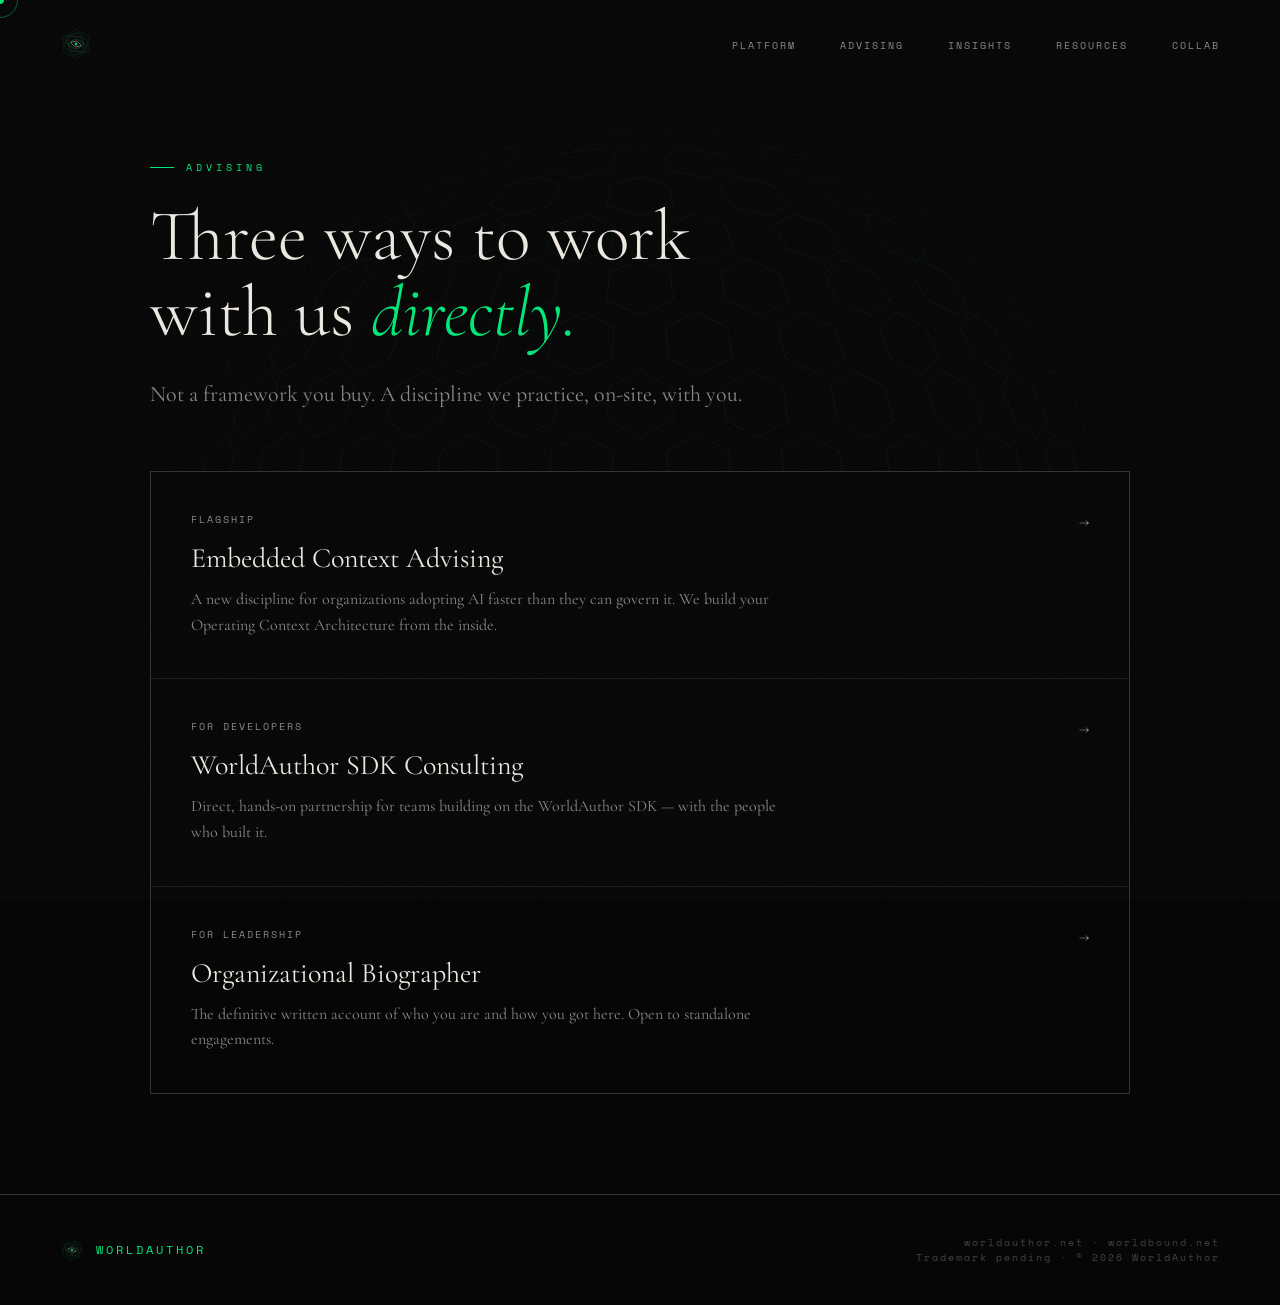
==== commit 6c3ef1ef: "Fix Formspree ID, simplify nav, remove redundant Protocol section - Fixes Collab contact form: was s" ====
--- a/advising/index.html
+++ b/advising/index.html
@@ -27,8 +27,6 @@
   </a>
   <nav>
     <a href="/#platform">Platform</a>
-    <a href="/#innovation">Innovation</a>
-    <a href="/#world">The World</a>
     <a href="/advising/">Advising</a>
     <a href="/insights/">Insights</a>
     <a href="/resources/">Resources</a>
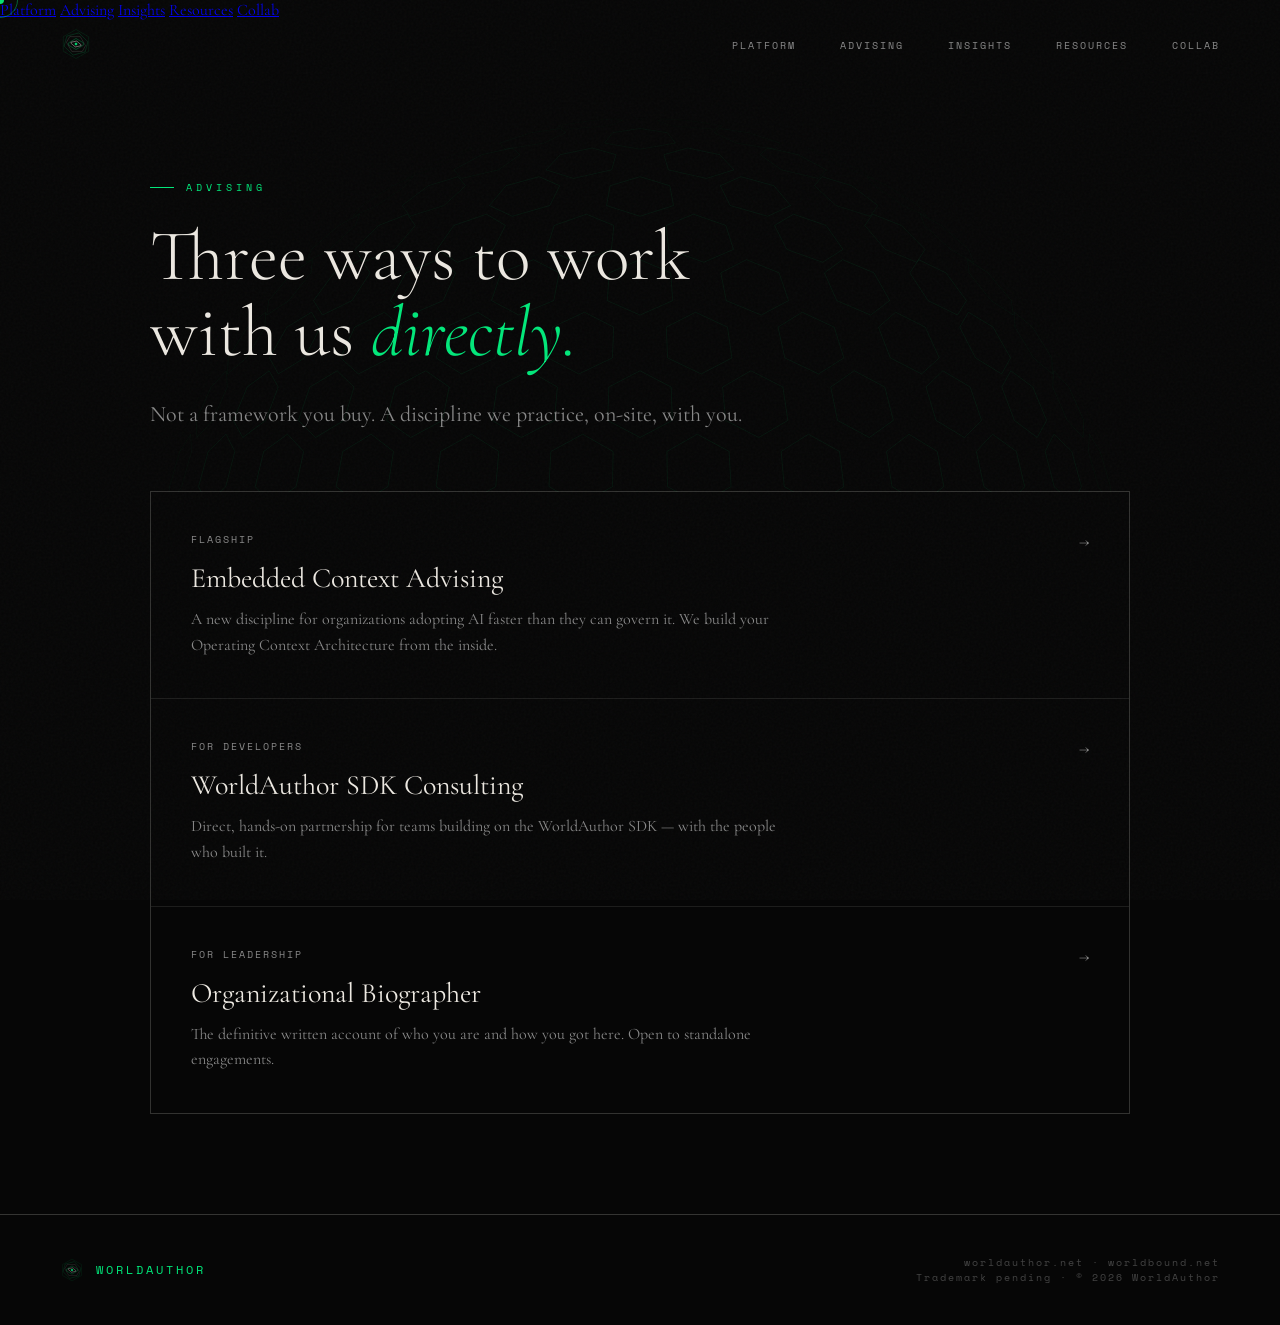
==== commit dff387e4: "Add mobile hamburger menu - Adds a three-line hamburger button to the header, visible only on mobile" ====
--- a/advising/index.html
+++ b/advising/index.html
@@ -32,7 +32,47 @@
     <a href="/resources/">Resources</a>
     <a href="/collab/">Collab</a>
   </nav>
+  <button class="nav-toggle" id="navToggle" aria-label="Open menu" aria-expanded="false">
+    <span></span>
+    <span></span>
+    <span></span>
+  </button>
 </header>
+
+<!-- MOBILE MENU -->
+<div class="mobile-menu" id="mobileMenu" role="dialog" aria-label="Navigation">
+  <a href="/#platform">Platform</a>
+  <a href="/advising/">Advising</a>
+  <a href="/insights/">Insights</a>
+  <a href="/resources/">Resources</a>
+  <a href="/collab/">Collab</a>
+</div>
+
+<script>
+  (function() {
+    var toggle = document.getElementById('navToggle');
+    var menu = document.getElementById('mobileMenu');
+    if (!toggle || !menu) return;
+
+    toggle.addEventListener('click', function() {
+      var isOpen = menu.classList.contains('is-open');
+      menu.classList.toggle('is-open', !isOpen);
+      toggle.classList.toggle('is-open', !isOpen);
+      toggle.setAttribute('aria-expanded', String(!isOpen));
+      document.body.style.overflow = isOpen ? '' : 'hidden';
+    });
+
+    menu.querySelectorAll('a').forEach(function(link) {
+      link.addEventListener('click', function() {
+        menu.classList.remove('is-open');
+        toggle.classList.remove('is-open');
+        toggle.setAttribute('aria-expanded', 'false');
+        document.body.style.overflow = '';
+      });
+    });
+  })();
+</script>
+
 
 <div class="hex-sphere-ambient" aria-hidden="true"><svg viewBox="0 0 900 520" xmlns="http://www.w3.org/2000/svg" preserveAspectRatio="xMidYMax slice"><defs><radialGradient id="domeFade" cx="50%" cy="100%" r="75%"><stop offset="0%" stop-color="#000000" stop-opacity="0"/><stop offset="75%" stop-color="#000000" stop-opacity="0"/><stop offset="100%" stop-color="#000000" stop-opacity="1"/></radialGradient><mask id="domeMask"><rect x="0" y="0" width="900" height="520" fill="url(#domeFade)" style="filter:invert(1)"/><rect x="0" y="0" width="900" height="520" fill="white" opacity="0.001"/></mask></defs><g><polygon points="443.7,80.3 450.0,81.1 456.3,80.3 443.7,80.3 450.0,81.1 456.3,80.3" fill="none" stroke="#00e87a" stroke-width="0.90" opacity="0.055"/><polygon points="489.5,82.2 469.2,80.9 464.5,82.2 474.8,86.5 511.1,89.4 517.3,86.5" fill="none" stroke="#00e87a" stroke-width="0.60" opacity="0.166"/><polygon points="435.5,82.2 430.8,80.9 410.5,82.2 382.7,86.5 388.9,89.4 425.2,86.5" fill="none" stroke="#00e87a" stroke-width="0.60" opacity="0.166"/><polygon points="472.4,92.2 450.0,88.8 427.6,92.2 421.0,100.7 450.0,105.7 479.0,100.7" fill="none" stroke="#00e87a" stroke-width="0.60" opacity="0.365"/><polygon points="538.8,92.2 515.4,88.8 510.8,92.2 528.6,100.7 560.3,105.7 564.8,100.7" fill="none" stroke="#00e87a" stroke-width="0.60" opacity="0.248"/><polygon points="389.2,92.2 384.6,88.8 361.2,92.2 335.2,100.7 339.7,105.7 371.4,100.7" fill="none" stroke="#00e87a" stroke-width="0.60" opacity="0.248"/><polygon points="515.2,110.2 489.0,104.7 469.6,110.2 473.2,122.6 504.4,129.6 526.9,122.6" fill="none" stroke="#00e87a" stroke-width="0.60" opacity="0.493"/><polygon points="579.3,110.2 554.6,104.7 548.2,110.2 565.8,122.6 595.8,129.6 602.5,122.6" fill="none" stroke="#00e87a" stroke-width="0.60" opacity="0.354"/><polygon points="602.4,110.2 587.0,104.7 595.6,110.2 621.7,122.6 641.0,129.6 629.7,122.6" fill="none" stroke="#00e87a" stroke-width="0.60" opacity="0.120"/><polygon points="304.4,110.2 313.0,104.7 297.6,110.2 270.3,122.6 259.0,129.6 278.3,122.6" fill="none" stroke="#00e87a" stroke-width="0.60" opacity="0.120"/><polygon points="351.8,110.2 345.4,104.7 320.7,110.2 297.5,122.6 304.2,129.6 334.2,122.6" fill="none" stroke="#00e87a" stroke-width="0.60" opacity="0.354"/><polygon points="430.4,110.2 411.0,104.7 384.8,110.2 373.1,122.6 395.6,129.6 426.8,122.6" fill="none" stroke="#00e87a" stroke-width="0.60" opacity="0.493"/><polygon points="474.4,135.6 450.0,128.2 425.6,135.6 422.6,151.8 450.0,160.6 477.4,151.8" fill="none" stroke="#00e87a" stroke-width="0.60" opacity="0.550"/><polygon points="559.6,135.6 532.6,128.2 515.7,135.6 523.8,151.8 554.5,160.6 573.2,151.8" fill="none" stroke="#00e87a" stroke-width="0.60" opacity="0.550"/><polygon points="623.2,135.6 598.9,128.2 592.7,135.6 610.4,151.8 638.3,160.6 644.6,151.8" fill="none" stroke="#00e87a" stroke-width="0.60" opacity="0.426"/><polygon points="652.4,135.6 635.7,128.2 641.5,135.6 665.3,151.8 684.8,160.6 677.5,151.8" fill="none" stroke="#00e87a" stroke-width="0.60" opacity="0.187"/><polygon points="258.5,135.6 264.3,128.2 247.6,135.6 222.5,151.8 215.2,160.6 234.7,151.8" fill="none" stroke="#00e87a" stroke-width="0.60" opacity="0.187"/><polygon points="307.3,135.6 301.1,128.2 276.8,135.6 255.4,151.8 261.7,160.6 289.6,151.8" fill="none" stroke="#00e87a" stroke-width="0.60" opacity="0.426"/><polygon points="384.3,135.6 367.4,128.2 340.4,135.6 326.8,151.8 345.5,160.6 376.2,151.8" fill="none" stroke="#00e87a" stroke-width="0.60" opacity="0.550"/><polygon points="520.2,168.1 493.8,158.9 471.4,168.1 473.4,187.7 502.2,198.2 526.5,187.7" fill="none" stroke="#00e87a" stroke-width="0.60" opacity="0.550"/><polygon points="602.3,168.1 575.6,158.9 560.1,168.1 570.1,187.7 599.4,198.2 616.1,187.7" fill="none" stroke="#00e87a" stroke-width="0.60" opacity="0.550"/><polygon points="663.8,168.1 640.4,158.9 633.9,168.1 650.6,187.7 676.5,198.2 683.2,187.7" fill="none" stroke="#00e87a" stroke-width="0.60" opacity="0.489"/><polygon points="696.5,168.1 679.4,158.9 682.9,168.1 704.0,187.7 723.0,198.2 718.8,187.7" fill="none" stroke="#00e87a" stroke-width="0.60" opacity="0.252"/><polygon points="217.1,168.1 220.6,158.9 203.5,168.1 181.2,187.7 177.0,198.2 196.0,187.7" fill="none" stroke="#00e87a" stroke-width="0.60" opacity="0.252"/><polygon points="266.1,168.1 259.6,158.9 236.2,168.1 216.8,187.7 223.5,198.2 249.4,187.7" fill="none" stroke="#00e87a" stroke-width="0.60" opacity="0.489"/><polygon points="339.9,168.1 324.4,158.9 297.7,168.1 283.9,187.7 300.6,198.2 329.9,187.7" fill="none" stroke="#00e87a" stroke-width="0.60" opacity="0.550"/><polygon points="428.6,168.1 406.2,158.9 379.8,168.1 373.5,187.7 397.8,198.2 426.6,187.7" fill="none" stroke="#00e87a" stroke-width="0.60" opacity="0.550"/><polygon points="475.1,206.9 450.0,196.1 424.9,206.9 423.2,229.6 450.0,241.4 476.8,229.6" fill="none" stroke="#00e87a" stroke-width="0.60" opacity="0.550"/><polygon points="563.8,206.9 537.1,196.1 516.1,206.9 520.6,229.6 549.2,241.4 571.5,229.6" fill="none" stroke="#00e87a" stroke-width="0.60" opacity="0.550"/><polygon points="641.5,206.9 615.7,196.1 600.9,206.9 611.0,229.6 638.7,241.4 654.3,229.6" fill="none" stroke="#00e87a" stroke-width="0.60" opacity="0.550"/><polygon points="700.3,206.9 678.0,196.1 670.8,206.9 685.7,229.6 709.8,241.4 717.1,229.6" fill="none" stroke="#00e87a" stroke-width="0.60" opacity="0.544"/><polygon points="734.7,206.9 718.0,196.1 719.2,206.9 737.3,229.6 755.4,241.4 753.8,229.6" fill="none" stroke="#00e87a" stroke-width="0.60" opacity="0.312"/><polygon points="741.2,206.9 731.8,196.1 741.2,206.9 760.8,229.6 771.1,241.4 760.8,229.6" fill="none" stroke="#00e87a" stroke-width="0.60" opacity="0.055"/><polygon points="158.8,206.9 168.2,196.1 158.8,206.9 139.2,229.6 128.9,241.4 139.2,229.6" fill="none" stroke="#00e87a" stroke-width="0.60" opacity="0.055"/><polygon points="180.8,206.9 182.0,196.1 165.3,206.9 146.2,229.6 144.6,241.4 162.7,229.6" fill="none" stroke="#00e87a" stroke-width="0.60" opacity="0.312"/><polygon points="229.2,206.9 222.0,196.1 199.7,206.9 182.9,229.6 190.2,241.4 214.3,229.6" fill="none" stroke="#00e87a" stroke-width="0.60" opacity="0.544"/><polygon points="299.1,206.9 284.3,196.1 258.5,206.9 245.7,229.6 261.3,241.4 289.0,229.6" fill="none" stroke="#00e87a" stroke-width="0.60" opacity="0.550"/><polygon points="383.9,206.9 362.9,196.1 336.2,206.9 328.5,229.6 350.8,241.4 379.4,229.6" fill="none" stroke="#00e87a" stroke-width="0.60" opacity="0.550"/><polygon points="521.6,251.3 495.4,239.1 471.5,251.3 472.6,276.5 500.1,289.6 525.2,276.5" fill="none" stroke="#00e87a" stroke-width="0.60" opacity="0.550"/><polygon points="608.9,251.3 582.7,239.1 562.9,251.3 568.5,276.5 596.1,289.6 616.8,276.5" fill="none" stroke="#00e87a" stroke-width="0.60" opacity="0.550"/><polygon points="683.4,251.3 659.1,239.1 645.1,251.3 654.8,276.5 680.4,289.6 694.9,276.5" fill="none" stroke="#00e87a" stroke-width="0.60" opacity="0.550"/><polygon points="738.9,251.3 718.7,239.1 711.6,251.3 724.5,276.5 745.9,289.6 753.2,276.5" fill="none" stroke="#00e87a" stroke-width="0.60" opacity="0.550"/><polygon points="771.1,251.3 756.4,239.1 756.8,251.3 772.0,276.5 787.5,289.6 786.9,276.5" fill="none" stroke="#00e87a" stroke-width="0.60" opacity="0.316"/><polygon points="777.2,251.3 769.4,239.1 777.2,251.3 793.3,276.5 801.8,289.6 793.3,276.5" fill="none" stroke="#00e87a" stroke-width="0.60" opacity="0.055"/><polygon points="122.8,251.3 130.6,239.1 122.8,251.3 106.7,276.5 98.2,289.6 106.7,276.5" fill="none" stroke="#00e87a" stroke-width="0.60" opacity="0.055"/><polygon points="143.2,251.3 143.6,239.1 128.9,251.3 113.1,276.5 112.5,289.6 128.0,276.5" fill="none" stroke="#00e87a" stroke-width="0.60" opacity="0.316"/><polygon points="188.4,251.3 181.3,239.1 161.1,251.3 146.8,276.5 154.1,289.6 175.5,276.5" fill="none" stroke="#00e87a" stroke-width="0.60" opacity="0.550"/><polygon points="254.9,251.3 240.9,239.1 216.6,251.3 205.1,276.5 219.6,289.6 245.2,276.5" fill="none" stroke="#00e87a" stroke-width="0.60" opacity="0.550"/><polygon points="337.1,251.3 317.3,239.1 291.1,251.3 283.2,276.5 303.9,289.6 331.5,276.5" fill="none" stroke="#00e87a" stroke-width="0.60" opacity="0.550"/><polygon points="428.5,251.3 404.6,239.1 378.4,251.3 374.8,276.5 399.9,289.6 427.4,276.5" fill="none" stroke="#00e87a" stroke-width="0.60" opacity="0.550"/><polygon points="475.5,300.3 450.0,287.0 424.5,300.3 423.6,327.6 450.0,341.6 476.4,327.6" fill="none" stroke="#00e87a" stroke-width="0.60" opacity="0.550"/><polygon points="566.9,300.3 540.7,287.0 517.6,300.3 520.0,327.6 547.1,341.6 571.0,327.6" fill="none" stroke="#00e87a" stroke-width="0.60" opacity="0.550"/><polygon points="650.3,300.3 625.2,287.0 606.1,300.3 611.6,327.6 637.6,341.6 657.3,327.6" fill="none" stroke="#00e87a" stroke-width="0.60" opacity="0.550"/><polygon points="720.1,300.3 697.8,287.0 684.0,300.3 692.2,327.6 715.4,341.6 729.5,327.6" fill="none" stroke="#00e87a" stroke-width="0.60" opacity="0.550"/><polygon points="771.4,300.3 753.4,287.0 746.0,300.3 756.3,327.6 775.0,341.6 782.7,327.6" fill="none" stroke="#00e87a" stroke-width="0.60" opacity="0.550"/><polygon points="800.9,300.3 788.4,287.0 787.7,300.3 799.5,327.6 812.5,341.6 813.1,327.6" fill="none" stroke="#00e87a" stroke-width="0.60" opacity="0.314"/><polygon points="806.5,300.3 800.4,287.0 806.5,300.3 818.9,327.6 825.3,341.6 818.9,327.6" fill="none" stroke="#00e87a" stroke-width="0.60" opacity="0.055"/><polygon points="93.5,300.3 99.6,287.0 93.5,300.3 81.1,327.6 74.7,341.6 81.1,327.6" fill="none" stroke="#00e87a" stroke-width="0.60" opacity="0.055"/><polygon points="112.3,300.3 111.6,287.0 99.1,300.3 86.9,327.6 87.5,341.6 100.5,327.6" fill="none" stroke="#00e87a" stroke-width="0.60" opacity="0.314"/><polygon points="154.0,300.3 146.6,287.0 128.6,300.3 117.3,327.6 125.0,341.6 143.7,327.6" fill="none" stroke="#00e87a" stroke-width="0.60" opacity="0.550"/><polygon points="216.0,300.3 202.2,287.0 179.9,300.3 170.5,327.6 184.6,341.6 207.8,327.6" fill="none" stroke="#00e87a" stroke-width="0.60" opacity="0.550"/><polygon points="293.9,300.3 274.8,287.0 249.7,300.3 242.7,327.6 262.4,341.6 288.4,327.6" fill="none" stroke="#00e87a" stroke-width="0.60" opacity="0.550"/><polygon points="382.4,300.3 359.3,287.0 333.1,300.3 329.0,327.6 352.9,341.6 380.0,327.6" fill="none" stroke="#00e87a" stroke-width="0.60" opacity="0.550"/><polygon points="522.9,353.0 496.9,338.9 472.0,353.0 472.5,381.8 499.0,396.4 524.5,381.8" fill="none" stroke="#00e87a" stroke-width="0.60" opacity="0.550"/><polygon points="613.2,353.0 587.8,338.9 565.5,353.0 568.0,381.8 594.0,396.4 616.8,381.8" fill="none" stroke="#00e87a" stroke-width="0.60" opacity="0.550"/><polygon points="693.2,353.0 670.0,338.9 651.7,353.0 656.2,381.8 679.9,396.4 698.6,381.8" fill="none" stroke="#00e87a" stroke-width="0.60" opacity="0.550"/><polygon points="757.9,353.0 738.4,338.9 725.2,353.0 731.4,381.8 751.4,396.4 764.8,381.8" fill="none" stroke="#00e87a" stroke-width="0.60" opacity="0.550"/><polygon points="803.3,353.0 788.7,338.9 781.5,353.0 788.9,381.8 803.9,396.4 811.2,381.8" fill="none" stroke="#00e87a" stroke-width="0.60" opacity="0.504"/><polygon points="826.5,353.0 817.6,338.9 816.9,353.0 825.1,381.8 834.2,396.4 834.9,381.8" fill="none" stroke="#00e87a" stroke-width="0.60" opacity="0.253"/><polygon points="83.1,353.0 82.4,338.9 73.5,353.0 65.1,381.8 65.8,396.4 74.9,381.8" fill="none" stroke="#00e87a" stroke-width="0.60" opacity="0.253"/><polygon points="118.5,353.0 111.3,338.9 96.7,353.0 88.8,381.8 96.1,396.4 111.1,381.8" fill="none" stroke="#00e87a" stroke-width="0.60" opacity="0.504"/><polygon points="174.8,353.0 161.6,338.9 142.1,353.0 135.2,381.8 148.6,396.4 168.6,381.8" fill="none" stroke="#00e87a" stroke-width="0.60" opacity="0.550"/><polygon points="248.3,353.0 230.0,338.9 206.8,353.0 201.4,381.8 220.1,396.4 243.8,381.8" fill="none" stroke="#00e87a" stroke-width="0.60" opacity="0.550"/><polygon points="334.5,353.0 312.2,338.9 286.8,353.0 283.2,381.8 306.0,396.4 332.0,381.8" fill="none" stroke="#00e87a" stroke-width="0.60" opacity="0.550"/><polygon points="428.0,353.0 403.1,338.9 377.1,353.0 375.5,381.8 401.0,396.4 427.5,381.8" fill="none" stroke="#00e87a" stroke-width="0.60" opacity="0.550"/><polygon points="475.8,408.3 450.0,393.6 424.2,408.3 423.9,438.0 450.0,452.9 476.1,438.0" fill="none" stroke="#00e87a" stroke-width="0.60" opacity="0.550"/><polygon points="569.0,408.3 543.5,393.6 518.9,408.3 519.7,438.0 545.5,452.9 570.3,438.0" fill="none" stroke="#00e87a" stroke-width="0.60" opacity="0.550"/><polygon points="655.3,408.3 631.5,393.6 609.6,408.3 611.4,438.0 635.5,452.9 657.6,438.0" fill="none" stroke="#00e87a" stroke-width="0.60" opacity="0.550"/><polygon points="729.7,408.3 709.0,393.6 691.1,408.3 693.7,438.0 714.6,452.9 732.7,438.0" fill="none" stroke="#00e87a" stroke-width="0.60" opacity="0.550"/><polygon points="787.8,408.3 771.4,393.6 758.5,408.3 761.8,438.0 778.4,452.9 791.5,438.0" fill="none" stroke="#00e87a" stroke-width="0.60" opacity="0.550"/><polygon points="826.3,408.3 815.2,393.6 808.0,408.3 811.9,438.0 823.1,452.9 830.4,438.0" fill="none" stroke="#00e87a" stroke-width="0.60" opacity="0.441"/><polygon points="842.9,408.3 837.7,393.6 836.7,408.3 840.9,438.0 846.2,452.9 847.2,438.0" fill="none" stroke="#00e87a" stroke-width="0.60" opacity="0.186"/><polygon points="63.3,408.3 62.3,393.6 57.1,408.3 52.8,438.0 53.8,452.9 59.1,438.0" fill="none" stroke="#00e87a" stroke-width="0.60" opacity="0.186"/><polygon points="92.0,408.3 84.8,393.6 73.7,408.3 69.6,438.0 76.9,452.9 88.1,438.0" fill="none" stroke="#00e87a" stroke-width="0.60" opacity="0.441"/><polygon points="141.5,408.3 128.6,393.6 112.2,408.3 108.5,438.0 121.6,452.9 138.2,438.0" fill="none" stroke="#00e87a" stroke-width="0.60" opacity="0.550"/><polygon points="208.9,408.3 191.0,393.6 170.3,408.3 167.3,438.0 185.4,452.9 206.3,438.0" fill="none" stroke="#00e87a" stroke-width="0.60" opacity="0.550"/><polygon points="290.4,408.3 268.5,393.6 244.7,408.3 242.4,438.0 264.5,452.9 288.6,438.0" fill="none" stroke="#00e87a" stroke-width="0.60" opacity="0.550"/><polygon points="381.1,408.3 356.5,393.6 331.0,408.3 329.7,438.0 354.5,452.9 380.3,438.0" fill="none" stroke="#00e87a" stroke-width="0.60" opacity="0.550"/><polygon points="523.8,465.0 498.1,450.0 472.3,465.0 472.3,495.0 498.1,510.0 523.8,495.0" fill="none" stroke="#00e87a" stroke-width="0.90" opacity="0.550"/><polygon points="615.7,465.0 591.4,450.0 567.2,465.0 567.2,495.0 591.4,510.0 615.7,495.0" fill="none" stroke="#00e87a" stroke-width="0.90" opacity="0.550"/><polygon points="697.9,465.0 676.6,450.0 655.2,465.0 655.2,495.0 676.6,510.0 697.9,495.0" fill="none" stroke="#00e87a" stroke-width="0.90" opacity="0.550"/><polygon points="765.8,465.0 748.6,450.0 731.4,465.0 731.4,495.0 748.6,510.0 765.8,495.0" fill="none" stroke="#00e87a" stroke-width="0.90" opacity="0.550"/><polygon points="815.2,465.0 803.2,450.0 791.1,465.0 791.1,495.0 803.2,510.0 815.2,495.0" fill="none" stroke="#00e87a" stroke-width="0.90" opacity="0.550"/><polygon points="843.5,465.0 837.3,450.0 831.1,465.0 831.1,495.0 837.3,510.0 843.5,495.0" fill="none" stroke="#00e87a" stroke-width="0.90" opacity="0.318"/><polygon points="848.9,465.0 848.9,450.0 848.9,465.0 848.9,495.0 848.9,510.0 848.9,495.0" fill="none" stroke="#00e87a" stroke-width="0.90" opacity="0.055"/><polygon points="51.1,465.0 51.1,450.0 51.1,465.0 51.1,495.0 51.1,510.0 51.1,495.0" fill="none" stroke="#00e87a" stroke-width="0.90" opacity="0.055"/><polygon points="68.9,465.0 62.7,450.0 56.5,465.0 56.5,495.0 62.7,510.0 68.9,495.0" fill="none" stroke="#00e87a" stroke-width="0.90" opacity="0.318"/><polygon points="108.9,465.0 96.8,450.0 84.8,465.0 84.8,495.0 96.8,510.0 108.9,495.0" fill="none" stroke="#00e87a" stroke-width="0.90" opacity="0.550"/><polygon points="168.6,465.0 151.4,450.0 134.2,465.0 134.2,495.0 151.4,510.0 168.6,495.0" fill="none" stroke="#00e87a" stroke-width="0.90" opacity="0.550"/><polygon points="244.8,465.0 223.4,450.0 202.1,465.0 202.1,495.0 223.4,510.0 244.8,495.0" fill="none" stroke="#00e87a" stroke-width="0.90" opacity="0.550"/><polygon points="332.8,465.0 308.6,450.0 284.3,465.0 284.3,495.0 308.6,510.0 332.8,495.0" fill="none" stroke="#00e87a" stroke-width="0.90" opacity="0.550"/><polygon points="427.7,465.0 401.9,450.0 376.2,465.0 376.2,495.0 401.9,510.0 427.7,495.0" fill="none" stroke="#00e87a" stroke-width="0.90" opacity="0.550"/></g></svg></div>
 
@@ -124,5 +164,6 @@
 
   reveals.forEach(el => revealObserver.observe(el));
 </script>
+
 </body>
-</html>
+</html>
--- a/styles.css
+++ b/styles.css
@@ -131,6 +131,9 @@
   }
 
   nav a:hover { color: var(--off-white); }
+
+  /* Hamburger hidden on desktop */
+  .nav-toggle { display: none; }
 
   /* HERO */
   .hero {
@@ -1017,6 +1020,74 @@
     .protocol-grid { grid-template-columns: 1fr; gap: 40px; }
     .protocol-tagline { padding: 32px 24px; }
     nav { display: none; }
+
+    /* HAMBURGER BUTTON */
+    .nav-toggle {
+      display: flex;
+      flex-direction: column;
+      justify-content: space-between;
+      width: 24px;
+      height: 16px;
+      cursor: pointer;
+      background: none;
+      border: none;
+      padding: 0;
+      z-index: 101;
+    }
+
+    .nav-toggle span {
+      display: block;
+      width: 100%;
+      height: 1px;
+      background: var(--off-white);
+      transition: transform 0.3s, opacity 0.3s;
+      transform-origin: center;
+    }
+
+    /* Animate to X when open */
+    .nav-toggle.is-open span:nth-child(1) {
+      transform: translateY(7.5px) rotate(45deg);
+    }
+    .nav-toggle.is-open span:nth-child(2) {
+      opacity: 0;
+    }
+    .nav-toggle.is-open span:nth-child(3) {
+      transform: translateY(-7.5px) rotate(-45deg);
+    }
+
+    /* MOBILE MENU OVERLAY */
+    .mobile-menu {
+      display: none;
+      position: fixed;
+      inset: 0;
+      background: rgba(6,6,6,0.97);
+      z-index: 99;
+      flex-direction: column;
+      align-items: center;
+      justify-content: center;
+      gap: 8px;
+    }
+
+    .mobile-menu.is-open {
+      display: flex;
+    }
+
+    .mobile-menu a {
+      font-family: 'Space Mono', monospace;
+      font-size: 13px;
+      letter-spacing: 3px;
+      text-transform: uppercase;
+      color: var(--dim);
+      text-decoration: none;
+      padding: 16px 0;
+      transition: color 0.2s;
+      width: 100%;
+      text-align: center;
+      border-bottom: 1px solid var(--border);
+    }
+
+    .mobile-menu a:first-child { border-top: 1px solid var(--border); }
+    .mobile-menu a:hover { color: var(--accent); }
   }
 
   /* GET INVOLVED CTA */
